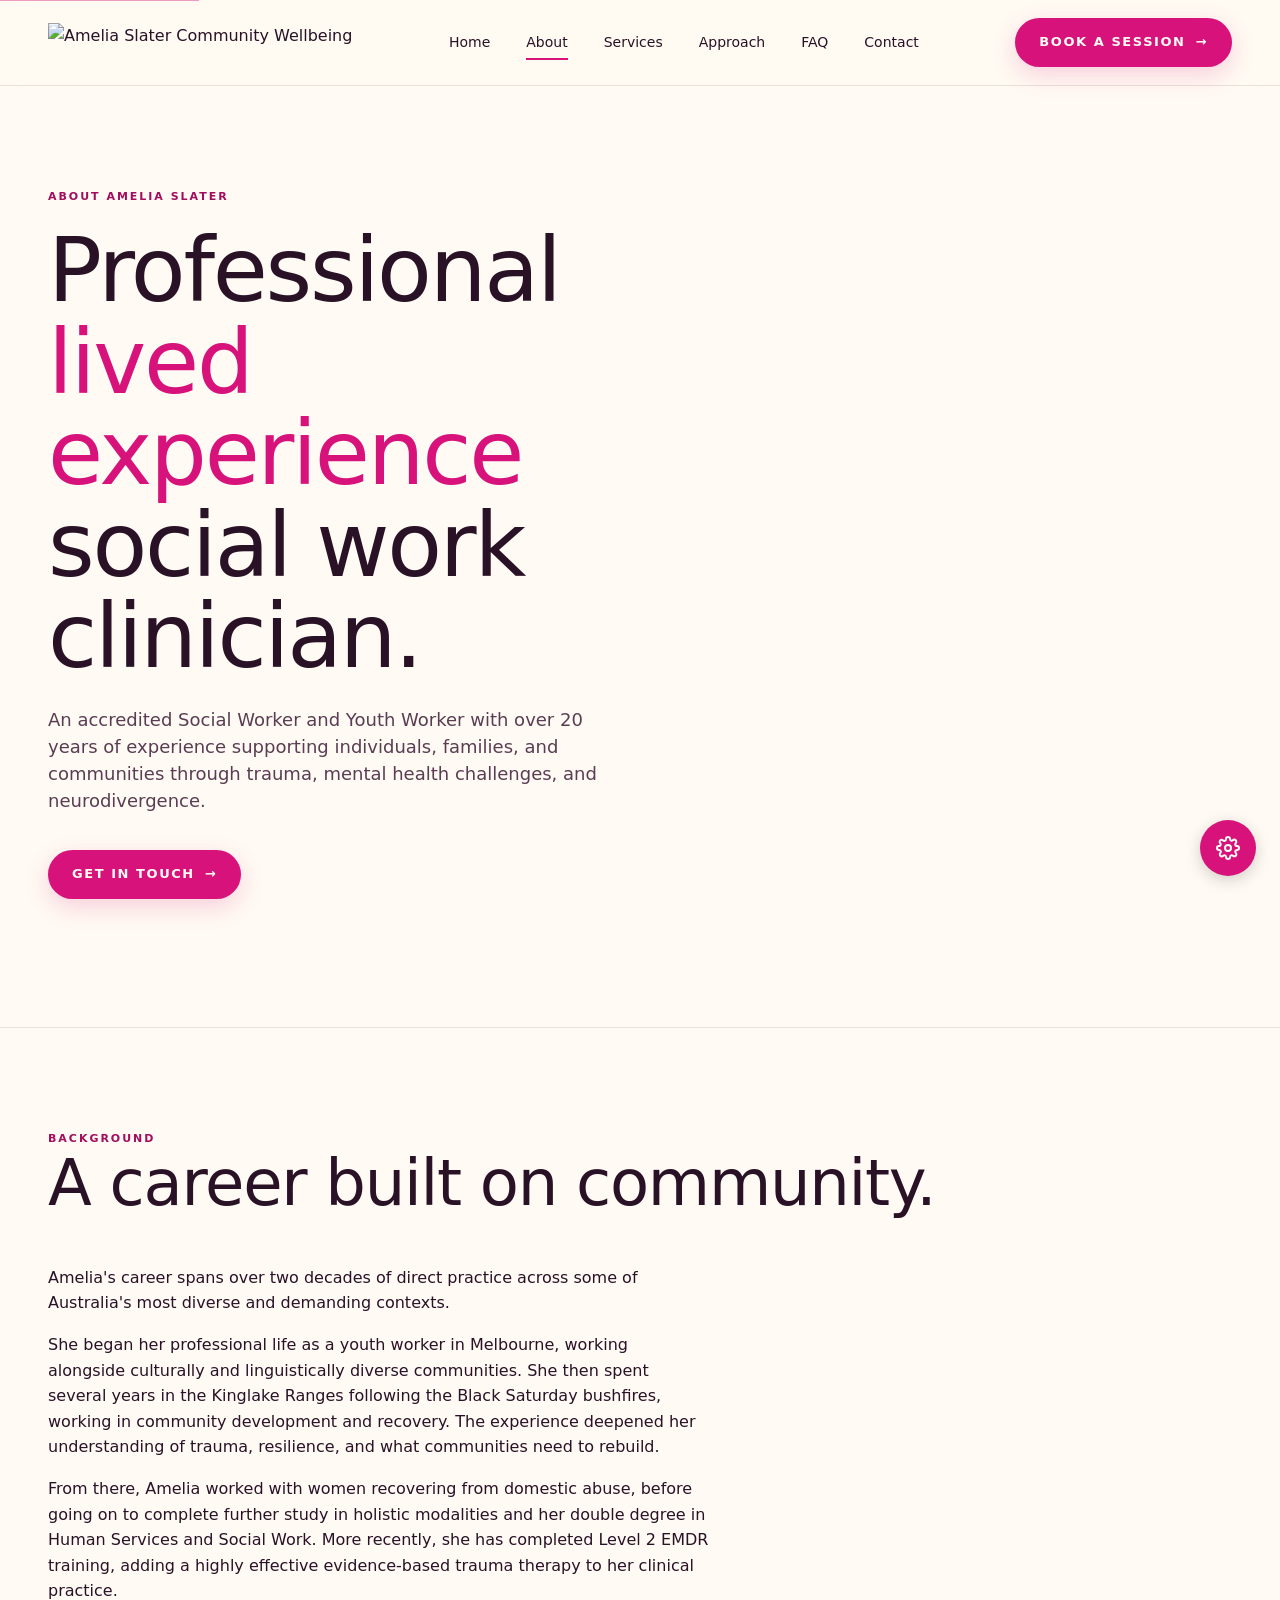
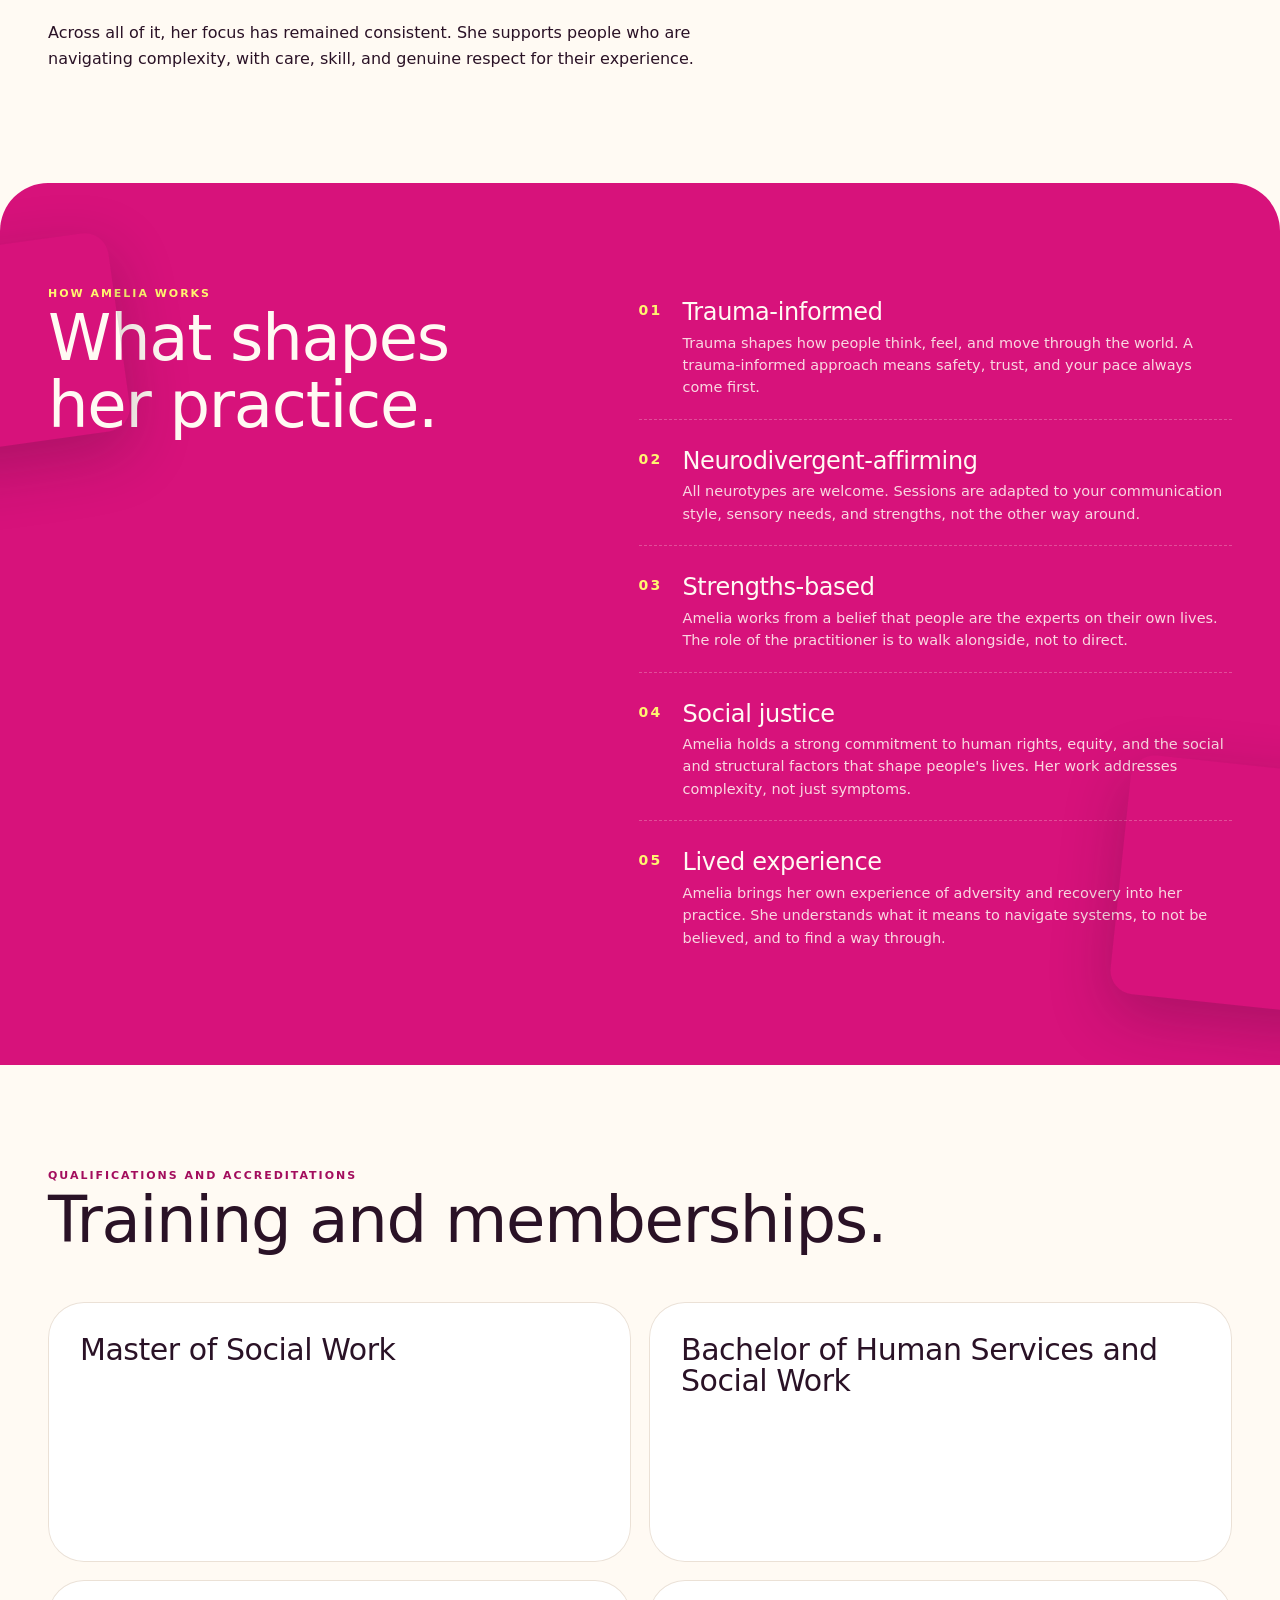
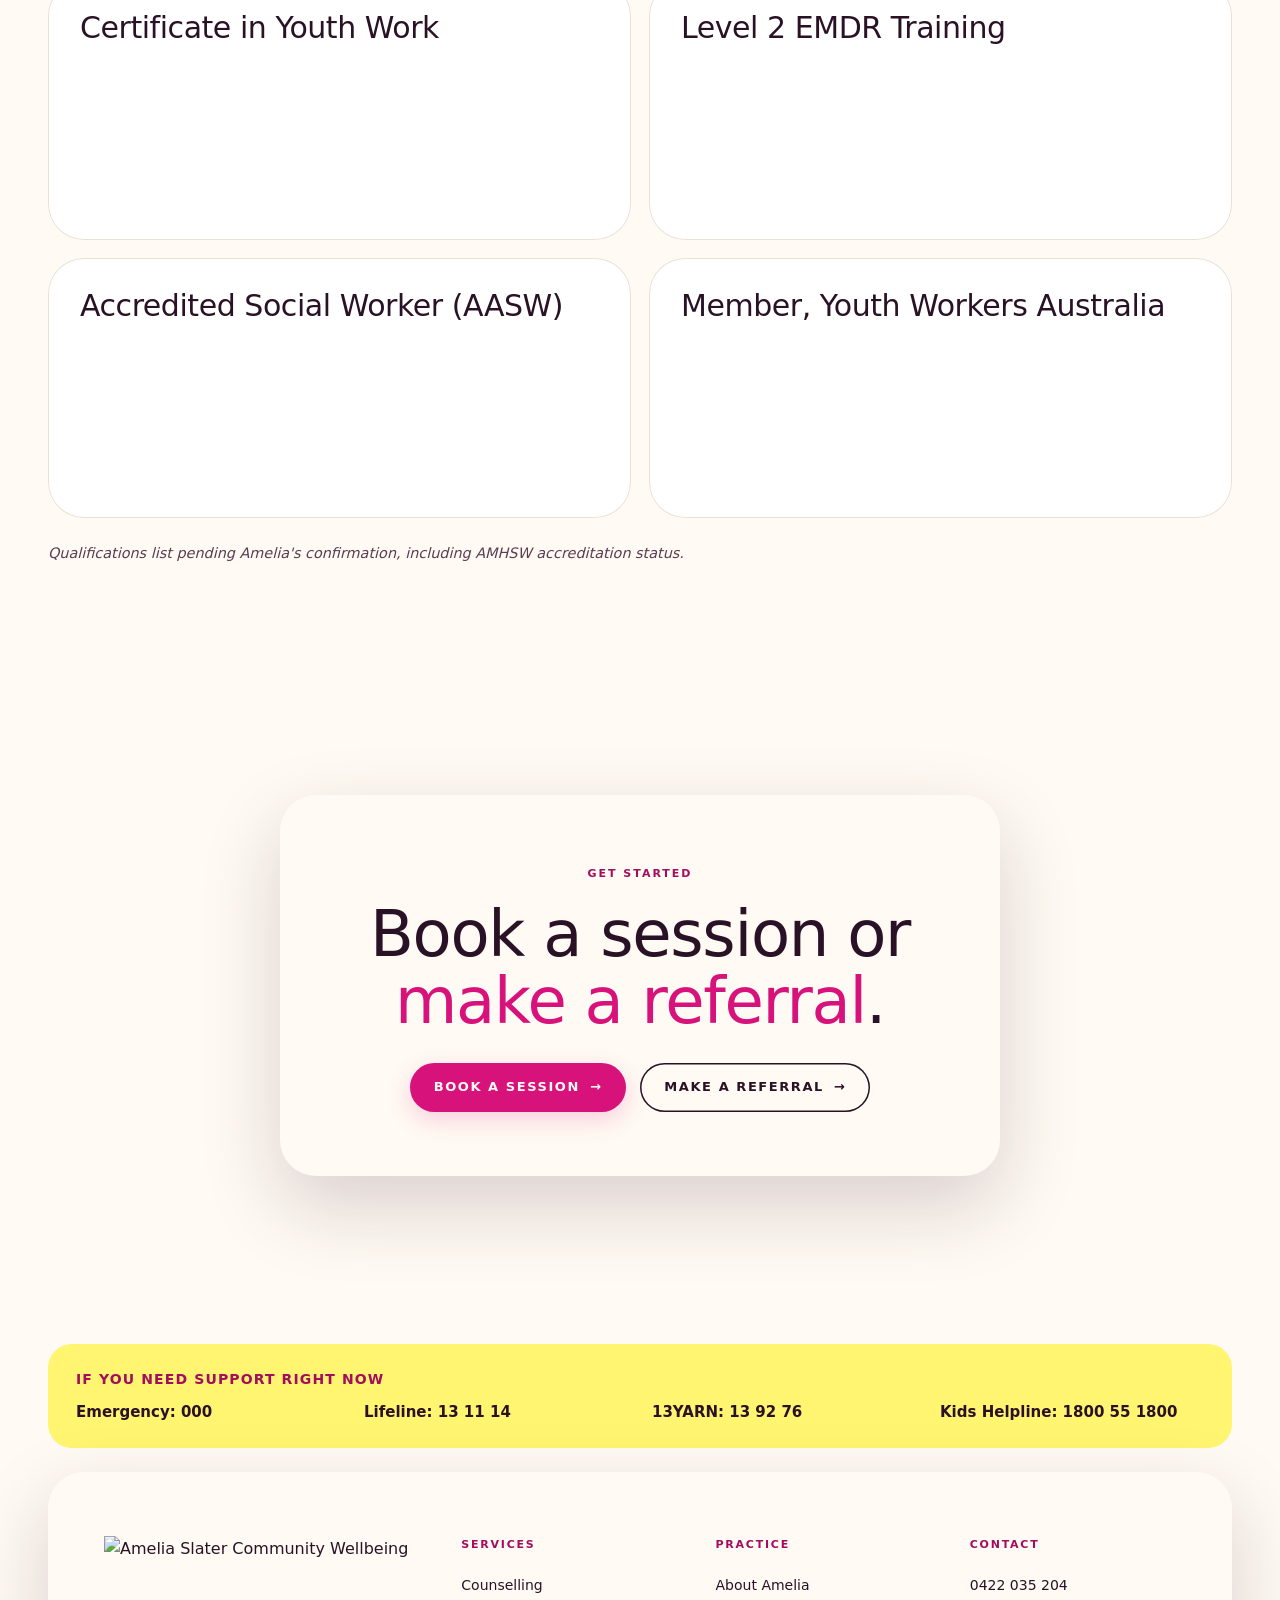
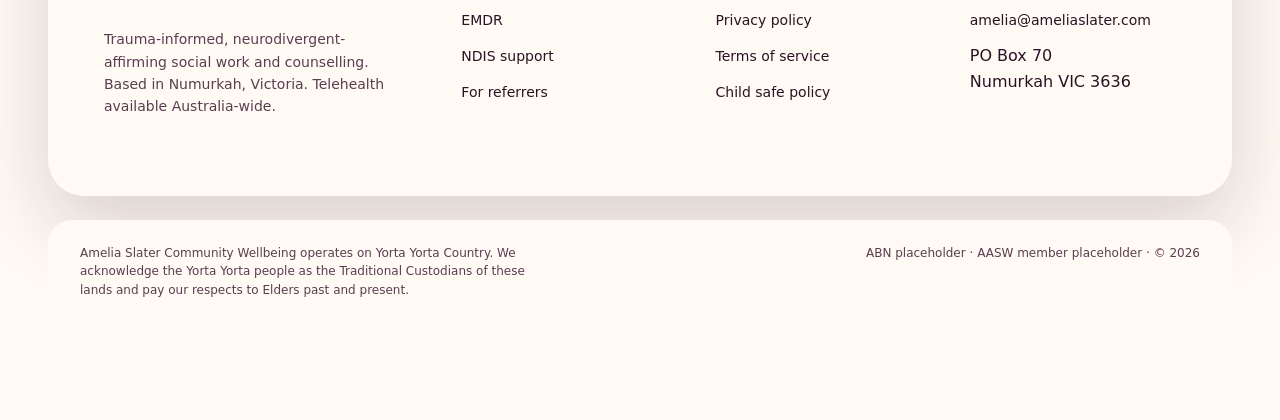
==== about.html @ 2721ef98 "Add files via upload" ====
<!DOCTYPE html>
<html lang="en">
<head>
  <meta charset="utf-8">
  <meta name="viewport" content="width=device-width, initial-scale=1">
  <title>About Amelia Slater | Accredited Social Worker and EMDR Therapist | Community Wellbeing</title>
  <meta name="description" content="Neurodivergent-affirming trauma therapy via telehealth. Amelia Slater offers EMDR and counselling across Australia for adults, including private clients.">
  <link rel="icon" type="image/svg+xml" href="favicon.svg">
  <link rel="stylesheet" href="styles.css">
</head>
<body>

  <a class="skip-link" href="#main">Skip to main content</a>

  <header class="site-header">
    <div class="wrap nav">
      <a class="brand" href="index.html">
        <img src="assets/logos/logo-primary.svg" alt="Amelia Slater Community Wellbeing">
      </a>
      <nav class="nav-links" aria-label="Primary">
        <a href="index.html">Home</a>
        <a href="about.html" aria-current="page">About</a>
        <a href="index.html#services">Services</a>
        <a href="index.html#approach">Approach</a>
        <a href="index.html#faq">FAQ</a>
        <a href="index.html#contact">Contact</a>
      </nav>
      <div class="nav-cta">
        <a href="index.html#contact" class="btn btn-primary">Book a session <span class="arr">&rarr;</span></a>
      </div>
    </div>
  </header>

  <main id="main">

    <section class="hero">
      <div class="wrap hero-grid">
        <div class="hero-text">
          <span class="eyebrow">About Amelia Slater</span>
          <h1 class="h-display">Professional <em>lived experience</em> social work clinician.</h1>
          <p class="lede">An accredited Social Worker and Youth Worker with over 20 years of experience supporting individuals, families, and communities through trauma, mental health challenges, and neurodivergence.</p>
          <div class="hero-actions">
            <a href="index.html#contact" class="btn btn-primary">Get in touch <span class="arr">&rarr;</span></a>
          </div>
        </div>
      </div>
    </section>

    <section class="section">
      <div class="wrap">
        <header class="section-header">
          <div>
            <span class="eyebrow">Background</span>
            <h2 class="h-section">A career built on community.</h2>
          </div>
        </header>
        <div style="max-width: 65ch;">
          <p>Amelia's career spans over two decades of direct practice across some of Australia's most diverse and demanding contexts.</p>
          <p>She began her professional life as a youth worker in Melbourne, working alongside culturally and linguistically diverse communities. She then spent several years in the Kinglake Ranges following the Black Saturday bushfires, working in community development and recovery. The experience deepened her understanding of trauma, resilience, and what communities need to rebuild.</p>
          <p>From there, Amelia worked with women recovering from domestic abuse, before going on to complete further study in holistic modalities and her double degree in Human Services and Social Work. More recently, she has completed Level 2 EMDR training, adding a highly effective evidence-based trauma therapy to her clinical practice.</p>
          <p>Across all of it, her focus has remained consistent. She supports people who are navigating complexity, with care, skill, and genuine respect for their experience.</p>
        </div>
      </div>
    </section>

    <section class="approach section">
      <div class="approach-pattern-l" aria-hidden="true"></div>
      <div class="approach-pattern-r" aria-hidden="true"></div>
      <div class="wrap">
        <div class="approach-grid">
          <div>
            <span class="eyebrow on-pink">How Amelia works</span>
            <h2 class="h-section">What shapes her practice.</h2>
          </div>
          <div class="principles">
            <div class="principle">
              <span class="num">01</span>
              <div>
                <h4>Trauma-informed</h4>
                <p>Trauma shapes how people think, feel, and move through the world. A trauma-informed approach means safety, trust, and your pace always come first.</p>
              </div>
            </div>
            <div class="principle">
              <span class="num">02</span>
              <div>
                <h4>Neurodivergent-affirming</h4>
                <p>All neurotypes are welcome. Sessions are adapted to your communication style, sensory needs, and strengths, not the other way around.</p>
              </div>
            </div>
            <div class="principle">
              <span class="num">03</span>
              <div>
                <h4>Strengths-based</h4>
                <p>Amelia works from a belief that people are the experts on their own lives. The role of the practitioner is to walk alongside, not to direct.</p>
              </div>
            </div>
            <div class="principle">
              <span class="num">04</span>
              <div>
                <h4>Social justice</h4>
                <p>Amelia holds a strong commitment to human rights, equity, and the social and structural factors that shape people's lives. Her work addresses complexity, not just symptoms.</p>
              </div>
            </div>
            <div class="principle">
              <span class="num">05</span>
              <div>
                <h4>Lived experience</h4>
                <p>Amelia brings her own experience of adversity and recovery into her practice. She understands what it means to navigate systems, to not be believed, and to find a way through.</p>
              </div>
            </div>
          </div>
        </div>
      </div>
    </section>

    <section class="section">
      <div class="wrap">
        <header class="section-header">
          <div>
            <span class="eyebrow">Qualifications and accreditations</span>
            <h2 class="h-section">Training and memberships.</h2>
          </div>
        </header>
        <div class="svc-grid">
          <article class="svc s-cream">
            <h3>Master of Social Work</h3>
          </article>
          <article class="svc s-cream">
            <h3>Bachelor of Human Services and Social Work</h3>
          </article>
          <article class="svc s-cream">
            <h3>Certificate in Youth Work</h3>
          </article>
          <article class="svc s-cream">
            <h3>Level 2 EMDR Training</h3>
          </article>
          <article class="svc s-cream">
            <h3>Accredited Social Worker (AASW)</h3>
          </article>
          <article class="svc s-cream">
            <h3>Member, Youth Workers Australia</h3>
          </article>
        </div>
        <p style="font-size: 0.9rem; color: var(--fg-2); font-style: italic; margin-top: 1.5rem;">Qualifications list pending Amelia's confirmation, including AMHSW accreditation status.</p>
      </div>
    </section>

    <section class="cta-band">
      <div class="wrap cta-inner">
        <span class="eyebrow">Get started</span>
        <h2 class="h-section">Book a session or <em>make a referral</em>.</h2>
        <div class="actions">
          <a href="#" class="btn btn-primary">Book a session <span class="arr">&rarr;</span></a>
          <a href="#" class="btn btn-ghost">Make a referral <span class="arr">&rarr;</span></a>
        </div>
      </div>
    </section>

  </main>

  <footer class="site-footer">
    <div class="wrap">

      <aside class="crisis-block" aria-label="Crisis support resources">
        <h2>If you need support right now</h2>
        <ul>
          <li><a href="tel:000">Emergency: 000</a></li>
          <li><a href="tel:131114">Lifeline: 13 11 14</a></li>
          <li><a href="tel:139276">13YARN: 13 92 76</a></li>
          <li><a href="tel:1800551800">Kids Helpline: 1800 55 1800</a></li>
        </ul>
      </aside>

      <div class="foot-grid">
        <div class="foot-brand">
          <img src="assets/logos/logo-primary.svg" alt="Amelia Slater Community Wellbeing">
          <p>Trauma-informed, neurodivergent-affirming social work and counselling. Based in Numurkah, Victoria. Telehealth available Australia-wide.</p>
        </div>
        <div class="foot-col">
          <h5>Services</h5>
          <ul>
            <li><a href="counselling.html">Counselling</a></li>
            <li><a href="#">EMDR</a></li>
            <li><a href="#">NDIS support</a></li>
            <li><a href="#">For referrers</a></li>
          </ul>
        </div>
        <div class="foot-col">
          <h5>Practice</h5>
          <ul>
            <li><a href="about.html">About Amelia</a></li>
            <li><a href="#">Privacy policy</a></li>
            <li><a href="#">Terms of service</a></li>
            <li><a href="#">Child safe policy</a></li>
          </ul>
        </div>
        <div class="foot-col">
          <h5>Contact</h5>
          <ul>
            <li><a href="tel:0422035204">0422 035 204</a></li>
            <li><a href="mailto:amelia@ameliaslater.com">amelia@ameliaslater.com</a></li>
            <li>PO Box 70<br>Numurkah VIC 3636</li>
          </ul>
        </div>
      </div>

      <div class="foot-bottom">
        <div class="ack">
          Amelia Slater Community Wellbeing operates on Yorta Yorta Country. We acknowledge the Yorta Yorta people as the Traditional Custodians of these lands and pay our respects to Elders past and present.
        </div>
        <div>
          ABN placeholder &middot; AASW member placeholder &middot; &copy; <span id="year"></span>
        </div>
      </div>

    </div>
  </footer>

  <button class="controls-toggle" aria-label="Open accessibility controls" aria-expanded="false" aria-controls="controls-panel" id="controls-toggle">
    <svg width="24" height="24" viewBox="0 0 24 24" fill="none" stroke="currentColor" stroke-width="2" stroke-linecap="round" stroke-linejoin="round" aria-hidden="true">
      <circle cx="12" cy="12" r="3"></circle>
      <path d="M19.4 15a1.65 1.65 0 0 0 .33 1.82l.06.06a2 2 0 0 1 0 2.83 2 2 0 0 1-2.83 0l-.06-.06a1.65 1.65 0 0 0-1.82-.33 1.65 1.65 0 0 0-1 1.51V21a2 2 0 0 1-4 0v-.09a1.65 1.65 0 0 0-1-1.51 1.65 1.65 0 0 0-1.82.33l-.06.06a2 2 0 0 1-2.83 0 2 2 0 0 1 0-2.83l.06-.06a1.65 1.65 0 0 0 .33-1.82 1.65 1.65 0 0 0-1.51-1H3a2 2 0 0 1 0-4h.09a1.65 1.65 0 0 0 1.51-1 1.65 1.65 0 0 0-.33-1.82l-.06-.06a2 2 0 0 1 0-2.83 2 2 0 0 1 2.83 0l.06.06a1.65 1.65 0 0 0 1.82.33H9a1.65 1.65 0 0 0 1-1.51V3a2 2 0 0 1 4 0v.09a1.65 1.65 0 0 0 1 1.51 1.65 1.65 0 0 0 1.82-.33l.06-.06a2 2 0 0 1 2.83 0 2 2 0 0 1 0 2.83l-.06.06a1.65 1.65 0 0 0-.33 1.82V9a1.65 1.65 0 0 0 1.51 1H21a2 2 0 0 1 0 4h-.09a1.65 1.65 0 0 0-1.51 1z"></path>
    </svg>
  </button>

  <div class="controls-panel" id="controls-panel" role="dialog" aria-label="Accessibility and reading controls">
    <h2>Reading controls</h2>
    <div class="control-group">
      <label for="font-size-slider">Text size</label>
      <input type="range" id="font-size-slider" min="14" max="26" step="1" value="16">
    </div>
    <div class="control-group">
      <label>Background colour</label>
      <div class="bg-options" role="group">
        <button data-bg="cream" aria-pressed="true">Cream</button>
        <button data-bg="sage">Sage</button>
        <button data-bg="lavender">Lavender</button>
      </div>
    </div>
    <div class="control-group">
      <div class="toggle-row">
        <span>Dyslexia-friendly font</span>
        <label class="switch"><input type="checkbox" id="toggle-dyslexia"><span class="slider"></span></label>
      </div>
      <div class="toggle-row">
        <span>High contrast</span>
        <label class="switch"><input type="checkbox" id="toggle-contrast"><span class="slider"></span></label>
      </div>
      <div class="toggle-row">
        <span>Reduce motion</span>
        <label class="switch"><input type="checkbox" id="toggle-motion"><span class="slider"></span></label>
      </div>
      <div class="toggle-row">
        <span>Reading mode</span>
        <label class="switch"><input type="checkbox" id="toggle-reading"><span class="slider"></span></label>
      </div>
    </div>
    <button class="reset-btn" id="reset-btn">Reset all to default</button>
  </div>

  <script src="scripts.js"></script>
</body>
</html>
---- styles.css ----
/* =============================================================
   ASCW combined stylesheet
   - Tokens from colors_and_type.css (brand foundation)
   - Layout rules adapted from homepage-v2.css
   - AuDHD controls panel and crisis block kept intact
   ============================================================= */

/* ---------- Self-hosted Montserrat ---------- */
@font-face {
  font-family: 'Montserrat';
  font-style: normal;
  font-weight: 100 900;
  font-display: swap;
  src: url('assets/fonts/Montserrat-VariableFont_wght.ttf') format('truetype-variations'),
       url('assets/fonts/Montserrat-VariableFont_wght.ttf') format('truetype');
}
@font-face {
  font-family: 'Montserrat';
  font-style: italic;
  font-weight: 100 900;
  font-display: swap;
  src: url('assets/fonts/Montserrat-Italic-VariableFont_wght.ttf') format('truetype-variations'),
       url('assets/fonts/Montserrat-Italic-VariableFont_wght.ttf') format('truetype');
}

/* Atkinson Hyperlegible from Google for the dyslexia-friendly toggle. */
@import url('https://fonts.googleapis.com/css2?family=Atkinson+Hyperlegible:wght@400;700&display=swap');

/* ---------- Brand tokens ---------- */
:root {
  /* Brand palette (exact, from official icon SVG fills) */
  --ascw-pink:    #d7127b;
  --ascw-pink-mid:#dc89ba;
  --ascw-yellow:  #fff570;
  --ascw-cream:   #fffaf3;
  --ascw-sage:    #8fc19c;
  --ascw-lilac:   #ba94c4;

  /* Derived shades */
  --ascw-pink-deep:   #a30d5d;
  --ascw-pink-soft:   #f7c8df;
  --ascw-yellow-deep: #f5d800;
  --ascw-sage-deep:   #7fa572;
  --ascw-lilac-deep:  #8e6aa0;
  --ascw-lilac-soft:  #e2d3e8;
  --ascw-sage-soft:   #d6e6cf;

  /* Semantic surfaces */
  --bg-base:       var(--ascw-cream);
  --bg-elevated:   #ffffff;

  /* Text */
  --fg-1:          #2a1226;
  --fg-2:          #5a3d52;
  --fg-3:          #8a7283;
  --fg-on-pink:    #fffaf3;
  --fg-on-yellow:  var(--ascw-pink);
  --fg-brand:      var(--ascw-pink);

  /* Borders */
  --border-soft:    #ebe1d6;
  --border-strong:  #2a1226;

  /* Radii */
  --radius-sm: 8px;
  --radius-md: 14px;
  --radius-lg: 24px;
  --radius-xl: 36px;
  --radius-pill: 999px;

  /* Shadows */
  --shadow-1: 0 1px 2px rgba(42, 18, 38, 0.06);
  --shadow-2: 0 4px 12px rgba(42, 18, 38, 0.08);
  --shadow-3: 0 12px 28px rgba(42, 18, 38, 0.10);
  --shadow-pink: 0 8px 24px rgba(215, 18, 123, 0.18);

  /* Spacing */
  --s-2: 8px;  --s-3: 12px;  --s-4: 16px;  --s-5: 24px;
  --s-6: 32px; --s-7: 48px;  --s-8: 64px;  --s-9: 96px;

  /* Type */
  --font-sans: 'Montserrat', system-ui, -apple-system, sans-serif;

  /* Themeable type for AuDHD panel */
  --font-body: var(--font-sans);
  --font-size: 16px;
  --line-height: 1.6;
  --letter-spacing: 0;

  /* Motion */
  --ease-out:   cubic-bezier(0.22, 1, 0.36, 1);
  --dur-fast:   120ms;
  --dur-base:   220ms;
  --dur-slow:   380ms;
}

/* ---------- AuDHD: theme overrides ---------- */
body.high-contrast {
  --bg-base: #ffffff;
  --fg-1:    #000000;
  --fg-2:    #1a1a1a;
  --ascw-pink: #b00060;
  --border-soft: #000000;
}
body.bg-sage     { --bg-base: var(--ascw-sage-soft); }
body.bg-lavender { --bg-base: var(--ascw-lilac-soft); }
body.bg-cream    { --bg-base: var(--ascw-cream); }

body.font-dyslexia {
  --font-body: 'Atkinson Hyperlegible', system-ui, sans-serif;
  --letter-spacing: 0.02em;
}

body.reading-mode .site-header nav,
body.reading-mode .hero-visual,
body.reading-mode .pattern-strip,
body.reading-mode .approach-pattern-l,
body.reading-mode .approach-pattern-r,
body.reading-mode .services,
body.reading-mode .approach,
body.reading-mode .testimonials,
body.reading-mode .cta-band { display: none; }
body.reading-mode main { max-width: 65ch; margin: 0 auto; padding: 2rem 1.5rem; }

@media (prefers-reduced-motion: reduce) {
  *, *::before, *::after { animation: none !important; transition: none !important; }
}
body.reduce-motion *,
body.reduce-motion *::before,
body.reduce-motion *::after { animation: none !important; transition: none !important; }

/* ---------- Reset ---------- */
*, *::before, *::after { box-sizing: border-box; }
html, body { margin: 0; }
body {
  font-family: var(--font-body);
  font-weight: 400;
  font-size: var(--font-size);
  line-height: var(--line-height);
  letter-spacing: var(--letter-spacing);
  color: var(--fg-1);
  background: var(--bg-base);
  -webkit-font-smoothing: antialiased;
  text-rendering: optimizeLegibility;
}
img { max-width: 100%; display: block; }
a { color: inherit; text-decoration: none; }
button { font: inherit; cursor: pointer; border: 0; background: none; color: inherit; }
a:focus-visible, button:focus-visible {
  outline: 3px solid var(--ascw-pink);
  outline-offset: 3px;
}

/* ---------- Skip link ---------- */
.skip-link {
  position: absolute;
  left: 0; top: 0;
  padding: 0.75rem 1rem;
  background: var(--ascw-pink);
  color: var(--ascw-cream);
  transform: translateY(-100%);
  transition: transform 0.15s ease;
  z-index: 100;
}
.skip-link:focus { transform: translateY(0); }

/* ---------- Layout wrap ---------- */
.wrap { max-width: 1280px; margin: 0 auto; padding: 0 32px; }
@media (min-width: 1024px) { .wrap { padding: 0 48px; } }

/* ---------- Type helpers ---------- */
.eyebrow {
  font-size: 11px;
  font-weight: 700;
  letter-spacing: 0.18em;
  text-transform: uppercase;
  color: var(--ascw-pink-deep);
  display: inline-flex;
  align-items: center;
  gap: 8px;
}
.eyebrow.on-pink   { color: var(--ascw-yellow); }
.eyebrow.on-yellow { color: var(--ascw-pink-deep); }

.h-display { font-weight: 300; letter-spacing: -0.025em; line-height: 1.02; margin: 0; font-size: clamp(48px, 7vw, 104px); }
.h-section { font-weight: 300; letter-spacing: -0.02em;  line-height: 1.05; margin: 0; font-size: clamp(36px, 5vw, 64px); }
.h-card    { font-weight: 300; letter-spacing: -0.015em; line-height: 1.08; margin: 0; font-size: 28px; }
.lede { font-weight: 400; line-height: 1.5; font-size: 18px; max-width: 48ch; }

/* ---------- Buttons ---------- */
.btn {
  display: inline-flex;
  align-items: center;
  gap: 10px;
  padding: 14px 24px;
  border-radius: var(--radius-pill);
  font-weight: 700;
  font-size: 13px;
  letter-spacing: 0.12em;
  text-transform: uppercase;
  transition: transform var(--dur-base) var(--ease-out),
              background-color var(--dur-base) var(--ease-out),
              box-shadow var(--dur-base) var(--ease-out);
}
.btn .arr { transition: transform var(--dur-base) var(--ease-out); }
.btn:hover .arr { transform: translateX(3px); }
.btn:active { transform: translateY(1px); }
.btn-primary { background: var(--ascw-pink); color: var(--ascw-cream); box-shadow: var(--shadow-pink); }
.btn-primary:hover { background: var(--ascw-pink-deep); }
.btn-ghost { background: transparent; color: var(--fg-1); box-shadow: inset 0 0 0 1.5px var(--fg-1); }
.btn-ghost:hover { background: var(--fg-1); color: var(--ascw-cream); }
.btn-yellow { background: var(--ascw-yellow); color: var(--ascw-pink-deep); }
.btn-yellow:hover { background: #fff088; }
.btn-cream { background: var(--ascw-cream); color: var(--ascw-pink-deep); }
.btn-cream:hover { background: #fff; }

/* ---------- Header ---------- */
.site-header {
  position: sticky;
  top: 0;
  z-index: 30;
  background: rgba(255, 250, 243, 0.85);
  backdrop-filter: saturate(140%) blur(12px);
  -webkit-backdrop-filter: saturate(140%) blur(12px);
  border-bottom: 1px solid var(--border-soft);
}
.nav {
  display: flex;
  align-items: center;
  justify-content: space-between;
  padding-top: 18px;
  padding-bottom: 18px;
}
.brand {
  display: flex;
  align-items: center;
  gap: 12px;
}
.brand img { height: 38px; width: auto; }
.nav-links { display: none; gap: 36px; }
@media (min-width: 900px) { .nav-links { display: flex; } }
.nav-links a {
  font-size: 14px;
  font-weight: 500;
  color: var(--fg-1);
  position: relative;
  padding: 6px 0;
}
.nav-links a::after {
  content: "";
  position: absolute;
  left: 0; right: 0; bottom: 0;
  height: 1.5px;
  background: var(--ascw-pink);
  transform: scaleX(0);
  transform-origin: left;
  transition: transform var(--dur-base) var(--ease-out);
}
.nav-links a:hover::after,
.nav-links a[aria-current="page"]::after { transform: scaleX(1); }
.nav-cta { display: flex; align-items: center; gap: 14px; }

/* ---------- Hero ---------- */
.hero {
  position: relative;
  overflow: hidden;
  border-bottom: 1px solid var(--border-soft);
  background: var(--ascw-cream);
  color: var(--fg-1);
}
.hero-grid {
  display: grid;
  grid-template-columns: 1fr;
  gap: 48px;
  align-items: center;
  padding-top: 72px;
  padding-bottom: 96px;
}
@media (min-width: 900px) {
  .hero-grid { grid-template-columns: 1.05fr 0.95fr; padding-top: 96px; padding-bottom: 128px; }
}
.hero-text .lede { margin: 24px 0 36px; color: var(--fg-2); }
.hero-text .h-display { margin-top: 18px; }
.hero-text .h-display em { color: var(--ascw-pink); font-style: normal; }
.hero-actions { display: flex; flex-wrap: wrap; gap: 14px; align-items: center; }
.hero-meta {
  display: flex;
  gap: 22px;
  flex-wrap: wrap;
  margin-top: 48px;
  padding-top: 24px;
  border-top: 1px dashed currentColor;
  opacity: 0.85;
}
.hero-meta .item { display: flex; flex-direction: column; gap: 2px; }
.hero-meta .k { font-size: 11px; font-weight: 700; letter-spacing: 0.16em; text-transform: uppercase; opacity: 0.7; }
.hero-meta .v { font-size: 18px; font-weight: 300; letter-spacing: -0.01em; }

/* Hero pattern variant: pattern as background, photo+pattern stack on right */
@media (min-width: 900px) {
  .hero.v-pattern {
    background:
      linear-gradient(to right, var(--ascw-cream) 0%, var(--ascw-cream) 52%, rgba(255,250,243,0) 62%),
      url('assets/patterns/pattern-large.png');
    background-size: auto, 760px;
    background-repeat: no-repeat, repeat;
    background-position: left top, right top;
  }
}

/* Hero visual: photo + pattern stack with floating tag */
.hero-visual { position: relative; }
.hv-stack {
  display: grid;
  grid-template-rows: 1.15fr 0.85fr;
  gap: 14px;
  border-radius: var(--radius-xl);
  overflow: hidden;
  aspect-ratio: 4/5;
  box-shadow: var(--shadow-3);
  background: var(--ascw-cream);
}
.hv-photo {
  background-image: url('assets/profile/profile-placeholder.jpg');
  background-size: cover;
  background-position: center 30%;
  border-radius: 28px;
}
.hv-pattern {
  background-image: url('assets/patterns/pattern-single.png');
  background-size: cover;
  background-position: center;
  border-radius: 28px;
  position: relative;
}
.hv-tag {
  position: absolute;
  left: 50%;
  bottom: 18px;
  transform: translateX(-50%);
  background: var(--ascw-cream);
  color: var(--ascw-pink-deep);
  font-size: 11px;
  font-weight: 700;
  letter-spacing: 0.18em;
  text-transform: uppercase;
  padding: 8px 16px;
  border-radius: var(--radius-pill);
  box-shadow: 0 8px 24px rgba(42, 18, 38, 0.18);
  white-space: nowrap;
}

/* ---------- Pattern strip ---------- */
.pattern-strip {
  display: grid;
  grid-template-columns: repeat(6, 1fr);
  height: 120px;
  overflow: hidden;
}
@media (max-width: 900px) {
  .pattern-strip { grid-template-columns: repeat(3, 1fr); height: 90px; }
}
.pattern-tile {
  background-image: url('assets/patterns/pattern-single.png');
  background-size: cover;
  background-position: center;
}
.pattern-tile.flip { transform: scaleX(-1); }

/* ---------- Sections ---------- */
.section { padding: 96px 0; }
.section-header {
  display: grid;
  grid-template-columns: 1fr;
  gap: 18px;
  margin-bottom: 48px;
}
@media (min-width: 900px) {
  .section-header { grid-template-columns: auto 1fr; align-items: end; gap: 48px; }
}
.section-header .lede { color: var(--fg-2); }

/* ---------- Services ---------- */
.svc-grid {
  display: grid;
  grid-template-columns: 1fr;
  gap: 18px;
}
@media (min-width: 700px) { .svc-grid { grid-template-columns: 1fr 1fr; } }

.svc {
  position: relative;
  padding: 32px 32px 28px;
  border-radius: var(--radius-xl);
  display: flex;
  flex-direction: column;
  gap: 14px;
  min-height: 260px;
  transition: transform var(--dur-slow) var(--ease-out),
              box-shadow var(--dur-slow) var(--ease-out);
}
.svc:hover { transform: translateY(-4px); box-shadow: var(--shadow-3); }
.svc h3 {
  font-size: 30px;
  font-weight: 300;
  line-height: 1.05;
  letter-spacing: -0.015em;
  margin: 0;
}
.svc p {
  font-size: 14.5px;
  line-height: 1.55;
  font-weight: 400;
  margin: 0;
}
.svc .svc-cta {
  margin-top: auto;
  font-size: 11px;
  font-weight: 700;
  letter-spacing: 0.16em;
  text-transform: uppercase;
  display: inline-flex;
  align-items: center;
  gap: 8px;
}
.svc .svc-cta .arr { transition: transform var(--dur-base) var(--ease-out); }
.svc:hover .svc-cta .arr { transform: translateX(4px); }

.svc.s-cream  { background: #fff; color: var(--fg-1); box-shadow: inset 0 0 0 1px var(--border-soft); }
.svc.s-cream  .eyebrow, .svc.s-cream  .svc-cta { color: var(--ascw-pink-deep); }
.svc.s-sage   { background: var(--ascw-sage); color: var(--fg-1); }
.svc.s-sage   .eyebrow, .svc.s-sage   .svc-cta { color: var(--fg-1); }
.svc.s-lilac  { background: var(--ascw-lilac); color: var(--fg-1); }
.svc.s-lilac  .eyebrow, .svc.s-lilac  .svc-cta { color: var(--fg-1); }
.svc.s-yellow { background: var(--ascw-yellow); color: var(--fg-1); }
.svc.s-yellow .eyebrow, .svc.s-yellow .svc-cta { color: var(--ascw-pink-deep); }

/* ---------- Approach band ---------- */
.approach {
  background: var(--ascw-pink);
  color: var(--ascw-cream);
  border-top-left-radius: 48px;
  border-top-right-radius: 48px;
  position: relative;
  overflow: hidden;
}
.approach .eyebrow { color: var(--ascw-yellow); }
.approach .h-section { max-width: 18ch; }
.approach-grid {
  display: grid;
  grid-template-columns: 1fr;
  gap: 48px;
  align-items: start;
}
@media (min-width: 900px) { .approach-grid { grid-template-columns: 1fr 1.2fr; gap: 96px; } }
.principles { display: grid; gap: 8px; }
.principle {
  display: grid;
  grid-template-columns: auto 1fr;
  gap: 20px;
  align-items: start;
  padding: 20px 0;
  border-bottom: 1px dashed rgba(255, 250, 243, 0.25);
}
.principle:last-child { border-bottom: 0; }
.principle .num {
  font-size: 14px;
  font-weight: 700;
  letter-spacing: 0.16em;
  color: var(--ascw-yellow);
}
.principle h4 {
  margin: 0 0 6px;
  font-size: 24px;
  font-weight: 300;
  letter-spacing: -0.015em;
  line-height: 1.1;
}
.principle p {
  margin: 0;
  font-size: 14.5px;
  line-height: 1.55;
  color: rgba(255, 250, 243, 0.85);
}

.approach-pattern-l, .approach-pattern-r {
  position: absolute;
  background-image: url('assets/patterns/pattern-single.png');
  background-size: cover;
  background-position: center;
  border-radius: var(--radius-lg);
  pointer-events: none;
  box-shadow: 0 20px 60px rgba(42, 18, 38, 0.25);
  display: none;
}
.approach-pattern-l { left: -80px; top: 60px; width: 200px; height: 200px; transform: rotate(-8deg); }
.approach-pattern-r { right: -80px; bottom: 60px; width: 240px; height: 240px; transform: rotate(6deg); }
@media (min-width: 1100px) {
  .approach-pattern-l, .approach-pattern-r { display: block; }
}

/* ---------- About ---------- */
.about { background: var(--ascw-cream); }
.about-grid {
  display: grid;
  grid-template-columns: 1fr;
  gap: 48px;
  align-items: center;
}
@media (min-width: 900px) { .about-grid { grid-template-columns: 0.85fr 1.15fr; gap: 80px; } }
.about-photo {
  aspect-ratio: 4/5;
  border-radius: var(--radius-xl);
  background-image: url('assets/profile/profile-placeholder.jpg');
  background-size: cover;
  background-position: center;
  box-shadow: var(--shadow-3);
  position: relative;
  overflow: hidden;
}
.about-photo .credentials {
  position: absolute;
  left: 20px; bottom: 20px; right: 20px;
  display: flex;
  flex-wrap: wrap;
  gap: 6px;
}
.about-photo .credentials span {
  background: var(--ascw-cream);
  color: var(--ascw-pink-deep);
  font-size: 10px;
  font-weight: 700;
  letter-spacing: 0.12em;
  text-transform: uppercase;
  padding: 6px 10px;
  border-radius: var(--radius-pill);
}
.about-text .lede { color: var(--fg-2); margin: 24px 0 36px; }
.about-stats {
  display: grid;
  grid-template-columns: repeat(3, 1fr);
  gap: 24px;
  margin-top: 36px;
  padding-top: 36px;
  border-top: 1px solid var(--border-soft);
}
.about-stats .v {
  font-size: 48px;
  font-weight: 300;
  line-height: 1;
  letter-spacing: -0.03em;
  color: var(--ascw-pink);
}
.about-stats .k {
  font-size: 12px;
  font-weight: 600;
  color: var(--fg-2);
  margin-top: 8px;
  line-height: 1.3;
}

/* ---------- FAQ ---------- */
.faq-list {
  display: grid;
  gap: 0;
  border-top: 1px solid var(--border-soft);
}
.faq-item { border-bottom: 1px solid var(--border-soft); }
.faq-q {
  width: 100%;
  text-align: left;
  padding: 24px 0;
  display: flex;
  justify-content: space-between;
  align-items: center;
  gap: 24px;
  font-size: 20px;
  font-weight: 300;
  letter-spacing: -0.01em;
}
.faq-q .plus {
  width: 32px; height: 32px;
  border-radius: var(--radius-pill);
  background: var(--ascw-cream);
  box-shadow: inset 0 0 0 1.5px var(--fg-1);
  display: flex;
  align-items: center;
  justify-content: center;
  color: var(--fg-1);
  font-size: 16px;
  flex-shrink: 0;
  transition: transform var(--dur-base) var(--ease-out),
              background var(--dur-base) var(--ease-out);
}
.faq-item.open .faq-q .plus {
  transform: rotate(45deg);
  background: var(--ascw-pink);
  color: var(--ascw-cream);
  box-shadow: none;
}
.faq-a {
  max-height: 0;
  overflow: hidden;
  transition: max-height var(--dur-slow) var(--ease-out);
}
.faq-item.open .faq-a { max-height: 400px; }
.faq-a-inner {
  padding: 0 0 24px;
  font-size: 15px;
  line-height: 1.6;
  color: var(--fg-2);
  max-width: 64ch;
}

/* ---------- CTA band ---------- */
.cta-band {
  position: relative;
  padding: 120px 0;
  background-image: url('assets/patterns/pattern-large.png');
  background-size: 600px;
  background-repeat: repeat;
  overflow: hidden;
}
.cta-inner {
  position: relative;
  background: var(--ascw-cream);
  padding: 64px 48px;
  border-radius: var(--radius-xl);
  text-align: center;
  max-width: 720px;
  margin: 0 auto;
  box-shadow: 0 30px 80px rgba(42, 18, 38, 0.18);
}
.cta-inner .h-section {
  max-width: 18ch;
  margin: 16px auto 28px;
  color: var(--fg-1);
}
.cta-inner .h-section em { color: var(--ascw-pink); font-style: normal; }
.cta-inner .actions {
  display: flex;
  justify-content: center;
  gap: 14px;
  flex-wrap: wrap;
}

/* ---------- Footer ---------- */
.site-footer {
  background-image: url('assets/patterns/pattern-large.png');
  background-size: 600px;
  background-repeat: repeat;
  padding: 0 0 48px;
  position: relative;
}
.site-footer .wrap { padding-top: 48px; padding-bottom: 48px; }
.foot-grid {
  background: var(--ascw-cream);
  color: var(--fg-1);
  border-radius: var(--radius-xl);
  padding: 64px 56px;
  display: grid;
  grid-template-columns: 1fr;
  gap: 48px;
  margin-bottom: 24px;
  box-shadow: 0 30px 80px rgba(42, 18, 38, 0.18);
}
@media (min-width: 900px) { .foot-grid { grid-template-columns: 1.5fr 1fr 1fr 1fr; } }
.foot-brand img { height: 72px; width: auto; margin-bottom: 20px; }
.foot-brand p {
  font-size: 14px;
  line-height: 1.6;
  color: var(--fg-2);
  max-width: 34ch;
}
.foot-col h5 {
  font-size: 11px;
  font-weight: 700;
  letter-spacing: 0.16em;
  text-transform: uppercase;
  color: var(--ascw-pink-deep);
  margin: 0 0 18px;
}
.foot-col ul { list-style: none; padding: 0; margin: 0; display: grid; gap: 10px; }
.foot-col a {
  font-size: 14px;
  color: var(--fg-1);
  transition: color var(--dur-base) var(--ease-out);
}
.foot-col a:hover { color: var(--ascw-pink-deep); }
.foot-bottom {
  background: var(--ascw-cream);
  border-radius: var(--radius-lg);
  padding: 24px 32px;
  display: flex;
  flex-wrap: wrap;
  justify-content: space-between;
  gap: 18px;
  font-size: 12px;
  color: var(--fg-2);
}
.foot-bottom .ack { max-width: 60ch; line-height: 1.55; }

/* ---------- Crisis block ---------- */
.crisis-block {
  background: var(--ascw-yellow);
  color: var(--fg-1);
  padding: 24px 28px;
  border-radius: var(--radius-lg);
  margin-bottom: 24px;
}
.crisis-block h2 {
  margin: 0 0 8px;
  font-size: 14px;
  font-weight: 700;
  letter-spacing: 0.08em;
  text-transform: uppercase;
  color: var(--ascw-pink-deep);
}
.crisis-block ul {
  list-style: none;
  padding: 0;
  margin: 0;
  display: grid;
  grid-template-columns: repeat(auto-fit, minmax(180px, 1fr));
  gap: 0.5rem 1.5rem;
}
.crisis-block a {
  color: var(--fg-1);
  font-weight: 700;
  font-size: 15px;
}
.crisis-block a:hover { color: var(--ascw-pink-deep); }

/* ---------- AuDHD controls ---------- */
.controls-toggle {
  position: fixed;
  bottom: 1.5rem;
  right: 1.5rem;
  background: var(--ascw-pink);
  color: var(--ascw-cream);
  width: 56px; height: 56px;
  border-radius: 50%;
  cursor: pointer;
  box-shadow: 0 4px 16px rgba(0,0,0,0.18);
  z-index: 50;
  display: flex;
  align-items: center;
  justify-content: center;
}
.controls-toggle:hover { transform: scale(1.05); transition: transform 0.15s ease; }

.controls-panel {
  position: fixed;
  bottom: 5.5rem;
  right: 1.5rem;
  width: min(340px, calc(100vw - 3rem));
  max-height: calc(100vh - 8rem);
  overflow-y: auto;
  background: var(--bg-elevated);
  border: 1px solid var(--border-soft);
  border-radius: var(--radius-md);
  box-shadow: 0 8px 32px rgba(0,0,0,0.18);
  padding: 1.25rem;
  z-index: 49;
  display: none;
}
.controls-panel[data-open="true"] { display: block; }
.controls-panel h2 { margin: 0 0 1rem; font-size: 1.1rem; }
.controls-panel .control-group { margin-bottom: 1.25rem; }
.controls-panel .control-group label {
  display: block;
  font-size: 0.85rem;
  font-weight: 500;
  margin-bottom: 0.5rem;
  color: var(--fg-2);
}
.controls-panel input[type="range"] { width: 100%; accent-color: var(--ascw-pink); }
.controls-panel .toggle-row {
  display: flex;
  justify-content: space-between;
  align-items: center;
  padding: 0.4rem 0;
}
.controls-panel .toggle-row span { font-size: 0.95rem; }
.controls-panel .bg-options { display: flex; gap: 0.5rem; }
.controls-panel .bg-options button {
  flex: 1;
  border: 2px solid var(--border-soft);
  background: white;
  padding: 0.6rem;
  border-radius: 6px;
  font-size: 0.8rem;
}
.controls-panel .bg-options button[aria-pressed="true"] {
  border-color: var(--ascw-pink);
  font-weight: 700;
}
.controls-panel .reset-btn {
  width: 100%;
  padding: 0.6rem;
  background: transparent;
  border: 1px solid var(--border-soft);
  border-radius: 6px;
  font-size: 0.85rem;
  color: var(--fg-2);
}

/* Toggle switches */
.switch { position: relative; display: inline-block; width: 40px; height: 22px; }
.switch input { opacity: 0; width: 0; height: 0; }
.switch .slider {
  position: absolute;
  cursor: pointer;
  top: 0; left: 0; right: 0; bottom: 0;
  background: #ccc;
  border-radius: 22px;
  transition: 0.2s;
}
.switch .slider::before {
  content: "";
  position: absolute;
  height: 16px; width: 16px;
  left: 3px; bottom: 3px;
  background: white;
  border-radius: 50%;
  transition: 0.2s;
}
.switch input:checked + .slider { background: var(--ascw-pink); }
.switch input:checked + .slider::before { transform: translateX(18px); }
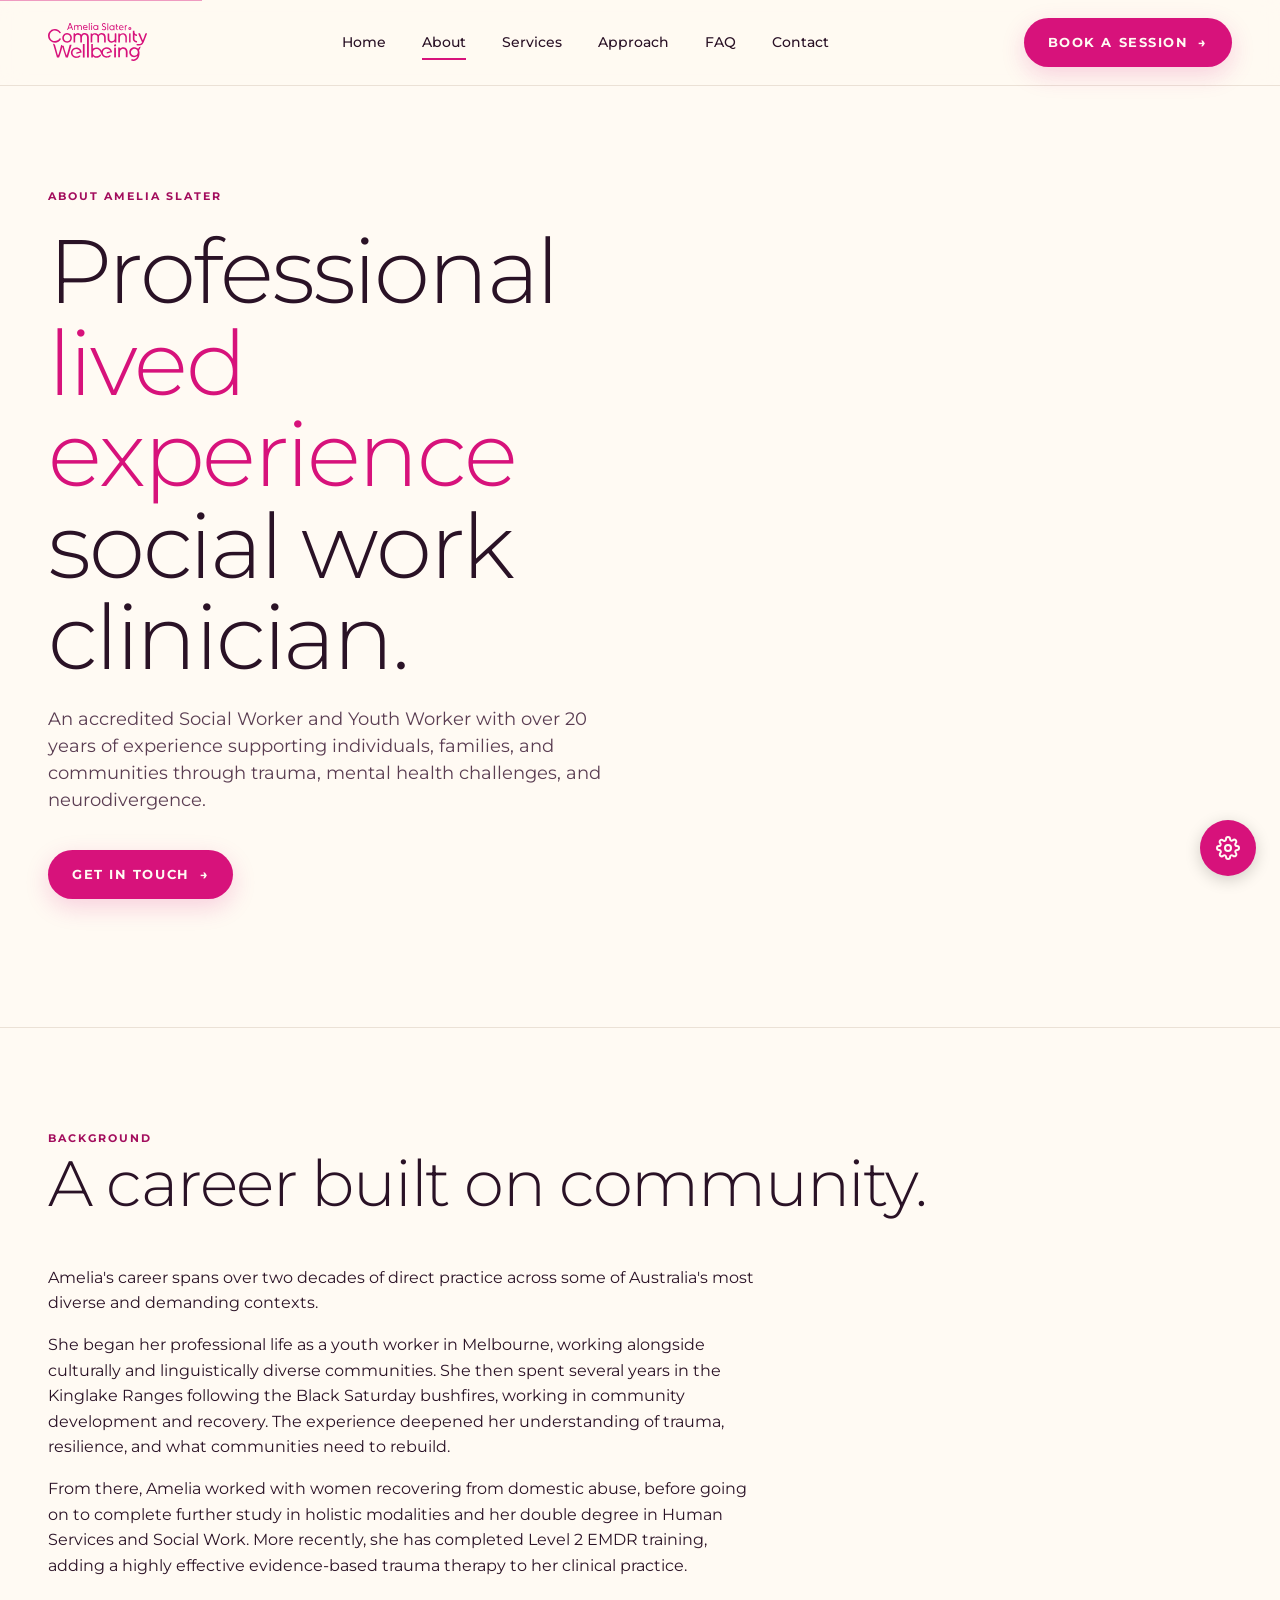
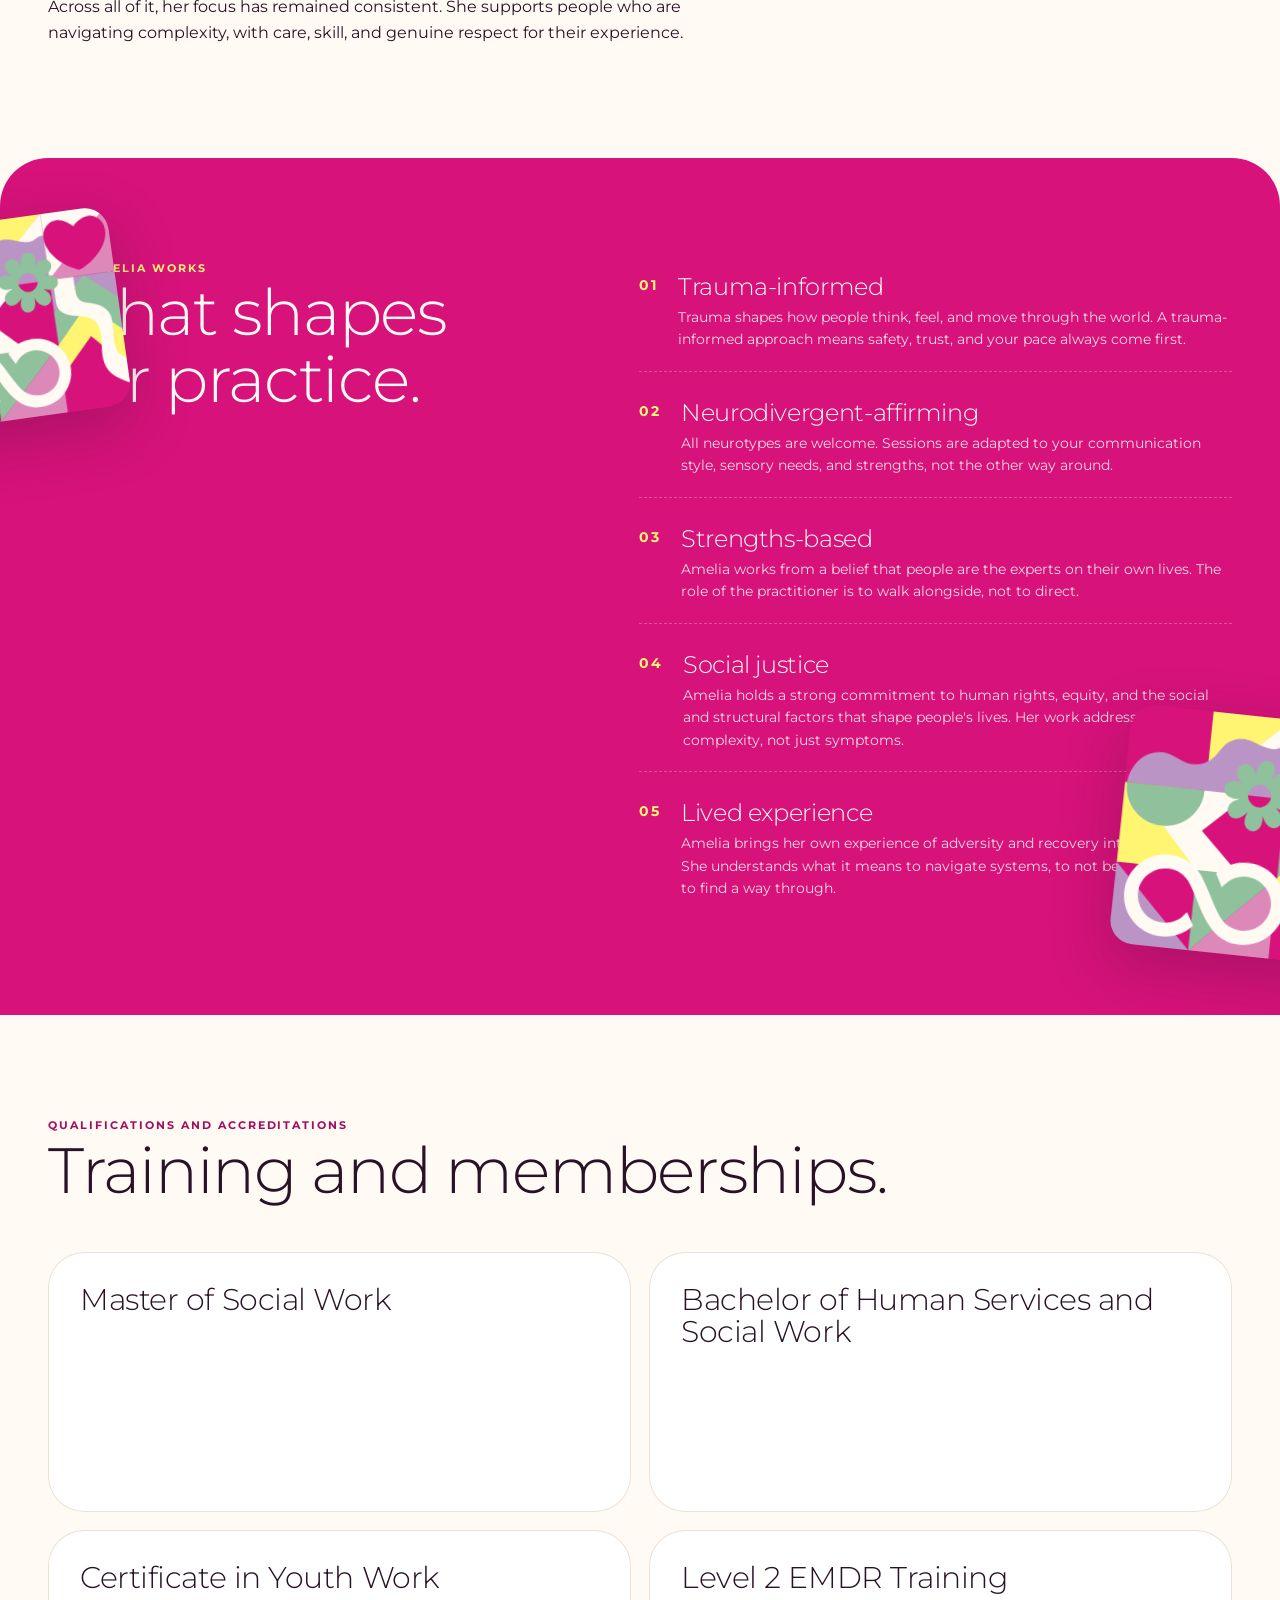
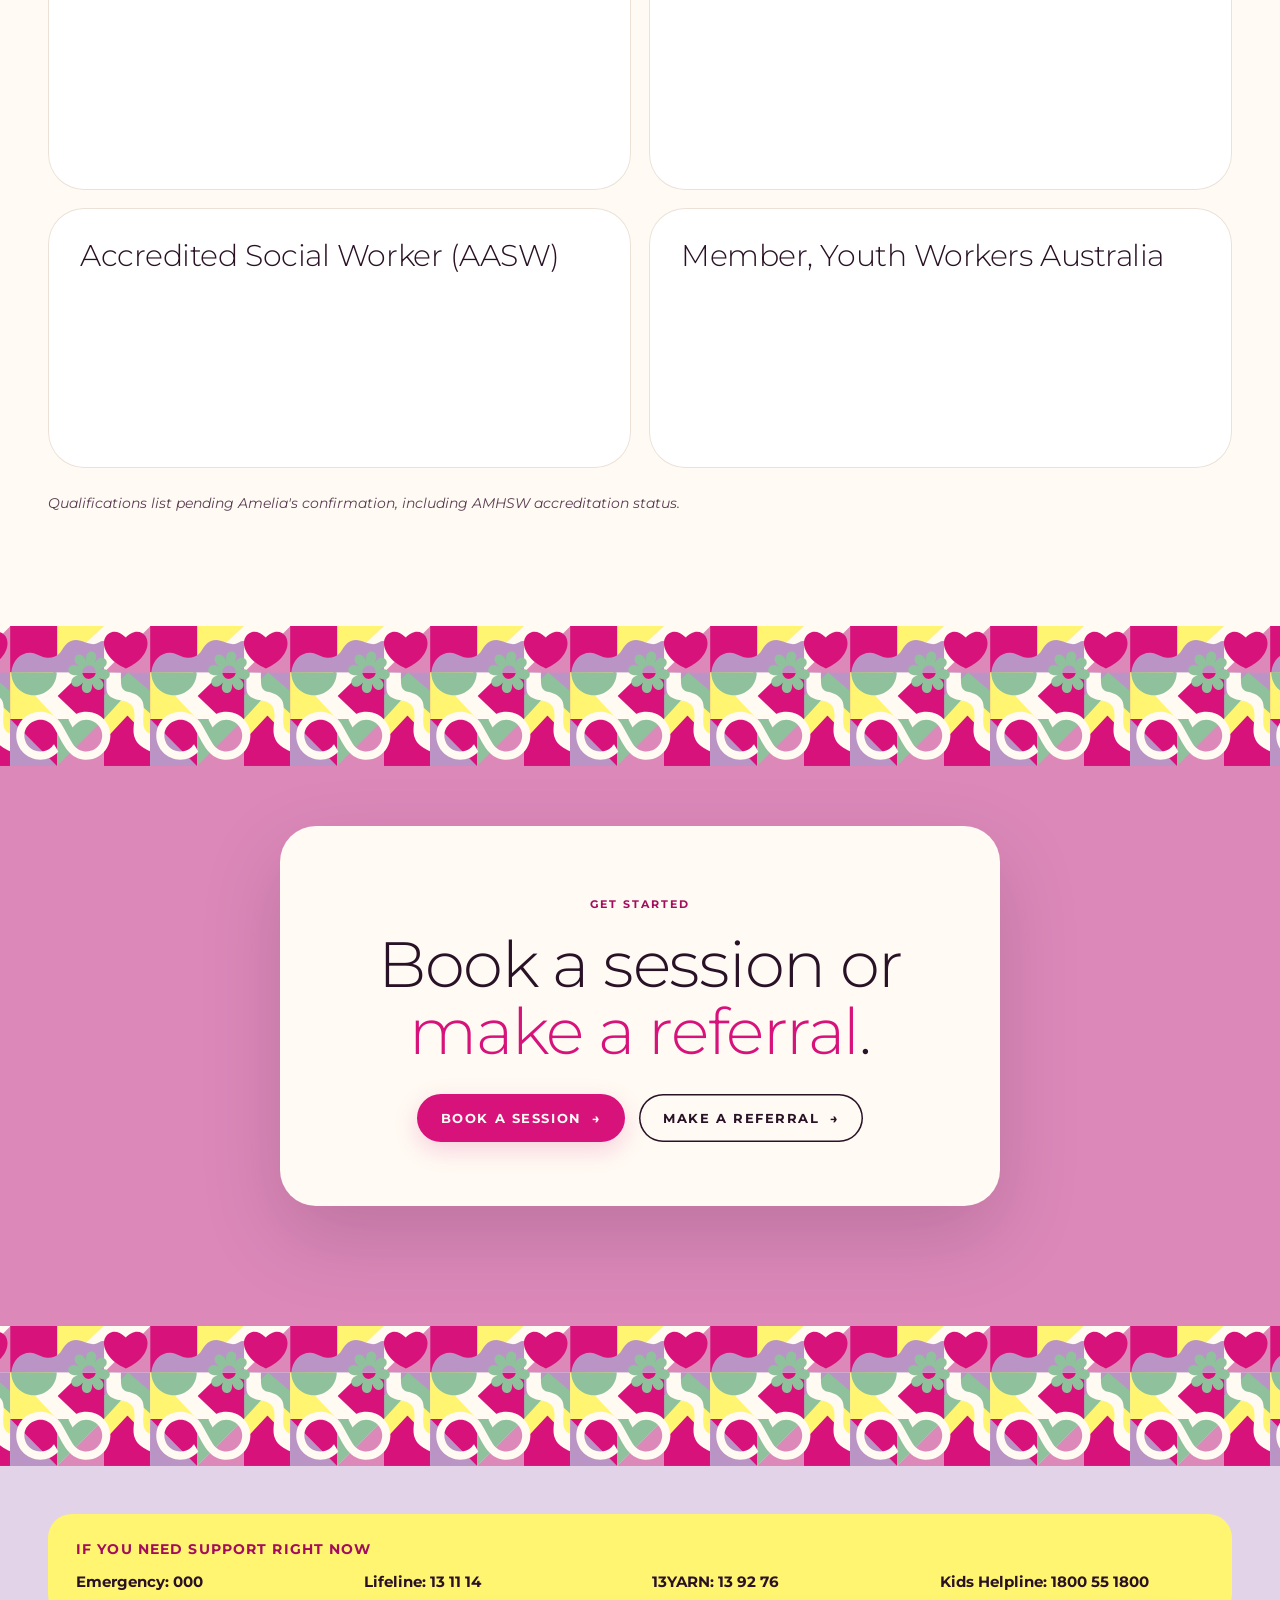
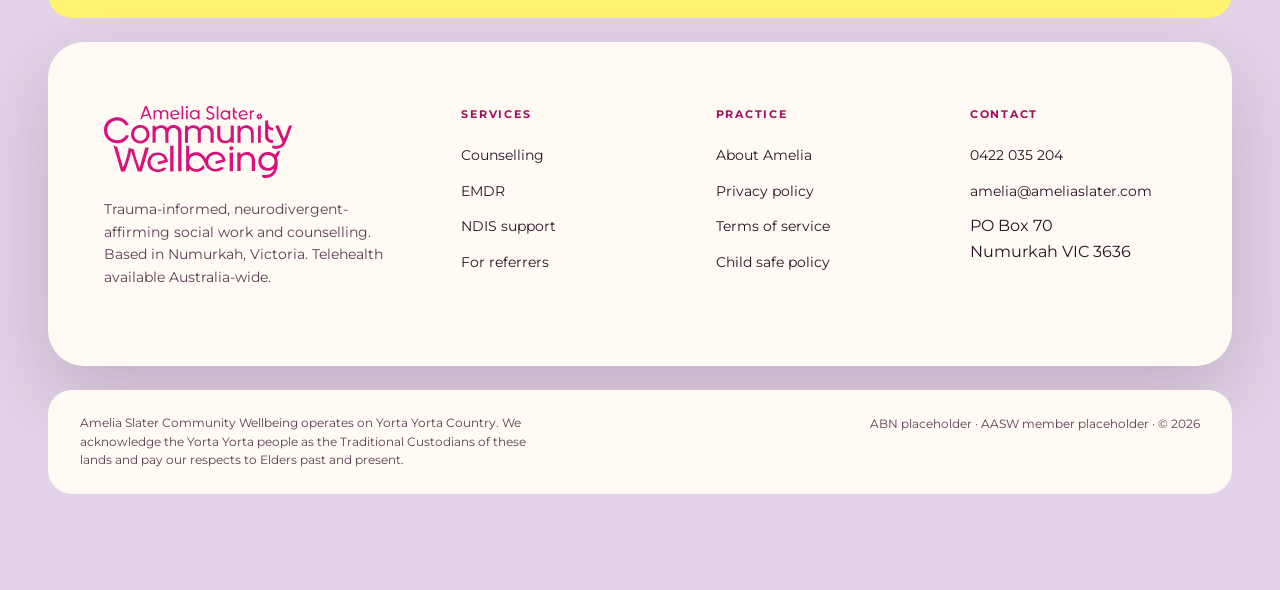
==== commit 67345cc2: "Add files via upload" ====
--- a/about.html
+++ b/about.html
@@ -238,10 +238,24 @@
       </div>
     </div>
     <div class="control-group">
-      <div class="toggle-row">
-        <span>Dyslexia-friendly font</span>
-        <label class="switch"><input type="checkbox" id="toggle-dyslexia"><span class="slider"></span></label>
-      </div>
+      <label>Font</label>
+      <div class="font-options" role="group">
+        <button data-font="default" aria-pressed="true">
+          <span class="preview">Aa</span>
+          <span class="label">Default</span>
+        </button>
+        <button data-font="atkinson">
+          <span class="preview">Aa</span>
+          <span class="label">Atkinson</span>
+        </button>
+        <button data-font="opendyslexic">
+          <span class="preview">Aa</span>
+          <span class="label">Dyslexic</span>
+        </button>
+      </div>
+    </div>
+
+    <div class="control-group">
       <div class="toggle-row">
         <span>High contrast</span>
         <label class="switch"><input type="checkbox" id="toggle-contrast"><span class="slider"></span></label>
--- a/styles.css
+++ b/styles.css
@@ -23,8 +23,24 @@
        url('assets/fonts/Montserrat-Italic-VariableFont_wght.ttf') format('truetype');
 }
 
-/* Atkinson Hyperlegible from Google for the dyslexia-friendly toggle. */
-@import url('https://fonts.googleapis.com/css2?family=Atkinson+Hyperlegible:wght@400;700&display=swap');
+/* Atkinson Hyperlegible and OpenDyslexic from Google for the dyslexia-friendly toggle. */
+@import url('https://fonts.googleapis.com/css2?family=Atkinson+Hyperlegible:wght@400;700&family=Open+Dyslexic:wght@400;700&display=swap');
+
+/* OpenDyslexic isn't on Google Fonts, fall back to a CDN-hosted version */
+@font-face {
+  font-family: 'OpenDyslexic';
+  font-style: normal;
+  font-weight: 400;
+  font-display: swap;
+  src: url('https://cdn.jsdelivr.net/npm/open-dyslexic@1.0.3/woff/OpenDyslexic-Regular.woff') format('woff');
+}
+@font-face {
+  font-family: 'OpenDyslexic';
+  font-style: normal;
+  font-weight: 700;
+  font-display: swap;
+  src: url('https://cdn.jsdelivr.net/npm/open-dyslexic@1.0.3/woff/OpenDyslexic-Bold.woff') format('woff');
+}
 
 /* ---------- Brand tokens ---------- */
 :root {
@@ -106,21 +122,40 @@
 body.bg-lavender { --bg-base: var(--ascw-lilac-soft); }
 body.bg-cream    { --bg-base: var(--ascw-cream); }
 
-body.font-dyslexia {
+/* Tint cream surfaces when bg toggle is sage or lavender */
+body.bg-sage .about,
+body.bg-sage .hero { background: var(--ascw-sage-soft); }
+body.bg-lavender .about,
+body.bg-lavender .hero { background: var(--ascw-lilac-soft); }
+
+body.font-atkinson {
   --font-body: 'Atkinson Hyperlegible', system-ui, sans-serif;
   --letter-spacing: 0.02em;
 }
+body.font-opendyslexic {
+  --font-body: 'OpenDyslexic', system-ui, sans-serif;
+  --letter-spacing: 0;
+}
 
 body.reading-mode .site-header nav,
-body.reading-mode .hero-visual,
 body.reading-mode .pattern-strip,
 body.reading-mode .approach-pattern-l,
 body.reading-mode .approach-pattern-r,
 body.reading-mode .services,
 body.reading-mode .approach,
 body.reading-mode .testimonials,
-body.reading-mode .cta-band { display: none; }
+body.reading-mode #faq,
+body.reading-mode .cta-band,
+body.reading-mode .nav-cta,
+body.reading-mode .hero-actions,
+body.reading-mode .hero-meta,
+body.reading-mode .hv-pattern,
+body.reading-mode .about-stats,
+body.reading-mode .credentials,
+body.reading-mode .foot-grid,
+body.reading-mode .foot-bottom { display: none; }
 body.reading-mode main { max-width: 65ch; margin: 0 auto; padding: 2rem 1.5rem; }
+body.reading-mode .hv-stack { box-shadow: none; aspect-ratio: 1/1; grid-template-rows: 1fr; }
 
 @media (prefers-reduced-motion: reduce) {
   *, *::before, *::after { animation: none !important; transition: none !important; }
@@ -131,11 +166,15 @@
 
 /* ---------- Reset ---------- */
 *, *::before, *::after { box-sizing: border-box; }
+html {
+  /* Base font size that everything else scales from. AuDHD slider scales this. */
+  font-size: var(--font-size);
+}
 html, body { margin: 0; }
 body {
   font-family: var(--font-body);
   font-weight: 400;
-  font-size: var(--font-size);
+  font-size: 1rem;
   line-height: var(--line-height);
   letter-spacing: var(--letter-spacing);
   color: var(--fg-1);
@@ -170,7 +209,7 @@
 
 /* ---------- Type helpers ---------- */
 .eyebrow {
-  font-size: 11px;
+  font-size: 0.6875rem;
   font-weight: 700;
   letter-spacing: 0.18em;
   text-transform: uppercase;
@@ -182,10 +221,10 @@
 .eyebrow.on-pink   { color: var(--ascw-yellow); }
 .eyebrow.on-yellow { color: var(--ascw-pink-deep); }
 
-.h-display { font-weight: 300; letter-spacing: -0.025em; line-height: 1.02; margin: 0; font-size: clamp(48px, 7vw, 104px); }
-.h-section { font-weight: 300; letter-spacing: -0.02em;  line-height: 1.05; margin: 0; font-size: clamp(36px, 5vw, 64px); }
-.h-card    { font-weight: 300; letter-spacing: -0.015em; line-height: 1.08; margin: 0; font-size: 28px; }
-.lede { font-weight: 400; line-height: 1.5; font-size: 18px; max-width: 48ch; }
+.h-display { font-weight: 300; letter-spacing: -0.025em; line-height: 1.02; margin: 0; font-size: clamp(3rem, 7vw, 6.5rem); }
+.h-section { font-weight: 300; letter-spacing: -0.02em;  line-height: 1.05; margin: 0; font-size: clamp(2.25rem, 5vw, 4rem); }
+.h-card    { font-weight: 300; letter-spacing: -0.015em; line-height: 1.08; margin: 0; font-size: 1.75rem; }
+.lede { font-weight: 400; line-height: 1.5; font-size: 1.125rem; max-width: 48ch; }
 
 /* ---------- Buttons ---------- */
 .btn {
@@ -195,7 +234,7 @@
   padding: 14px 24px;
   border-radius: var(--radius-pill);
   font-weight: 700;
-  font-size: 13px;
+  font-size: 0.8125rem;
   letter-spacing: 0.12em;
   text-transform: uppercase;
   transition: transform var(--dur-base) var(--ease-out),
@@ -240,7 +279,7 @@
 .nav-links { display: none; gap: 36px; }
 @media (min-width: 900px) { .nav-links { display: flex; } }
 .nav-links a {
-  font-size: 14px;
+  font-size: 0.875rem;
   font-weight: 500;
   color: var(--fg-1);
   position: relative;
@@ -293,15 +332,15 @@
   opacity: 0.85;
 }
 .hero-meta .item { display: flex; flex-direction: column; gap: 2px; }
-.hero-meta .k { font-size: 11px; font-weight: 700; letter-spacing: 0.16em; text-transform: uppercase; opacity: 0.7; }
-.hero-meta .v { font-size: 18px; font-weight: 300; letter-spacing: -0.01em; }
+.hero-meta .k { font-size: 0.6875rem; font-weight: 700; letter-spacing: 0.16em; text-transform: uppercase; opacity: 0.7; }
+.hero-meta .v { font-size: 1.125rem; font-weight: 300; letter-spacing: -0.01em; }
 
 /* Hero pattern variant: pattern as background, photo+pattern stack on right */
 @media (min-width: 900px) {
   .hero.v-pattern {
     background:
       linear-gradient(to right, var(--ascw-cream) 0%, var(--ascw-cream) 52%, rgba(255,250,243,0) 62%),
-      url('assets/patterns/pattern-large.png');
+      url('assets/patterns/pattern-large.svg');
     background-size: auto, 760px;
     background-repeat: no-repeat, repeat;
     background-position: left top, right top;
@@ -323,11 +362,11 @@
 .hv-photo {
   background-image: url('assets/profile/profile-placeholder.jpg');
   background-size: cover;
-  background-position: center 30%;
+  background-position: center 10%;
   border-radius: 28px;
 }
 .hv-pattern {
-  background-image: url('assets/patterns/pattern-single.png');
+  background-image: url('assets/patterns/pattern-single.svg');
   background-size: cover;
   background-position: center;
   border-radius: 28px;
@@ -340,7 +379,7 @@
   transform: translateX(-50%);
   background: var(--ascw-cream);
   color: var(--ascw-pink-deep);
-  font-size: 11px;
+  font-size: 0.6875rem;
   font-weight: 700;
   letter-spacing: 0.18em;
   text-transform: uppercase;
@@ -361,7 +400,7 @@
   .pattern-strip { grid-template-columns: repeat(3, 1fr); height: 90px; }
 }
 .pattern-tile {
-  background-image: url('assets/patterns/pattern-single.png');
+  background-image: url('assets/patterns/pattern-single.svg');
   background-size: cover;
   background-position: center;
 }
@@ -401,21 +440,21 @@
 }
 .svc:hover { transform: translateY(-4px); box-shadow: var(--shadow-3); }
 .svc h3 {
-  font-size: 30px;
+  font-size: 1.875rem;
   font-weight: 300;
   line-height: 1.05;
   letter-spacing: -0.015em;
   margin: 0;
 }
 .svc p {
-  font-size: 14.5px;
+  font-size: 0.9rem;
   line-height: 1.55;
   font-weight: 400;
   margin: 0;
 }
 .svc .svc-cta {
   margin-top: auto;
-  font-size: 11px;
+  font-size: 0.6875rem;
   font-weight: 700;
   letter-spacing: 0.16em;
   text-transform: uppercase;
@@ -464,28 +503,28 @@
 }
 .principle:last-child { border-bottom: 0; }
 .principle .num {
-  font-size: 14px;
+  font-size: 0.875rem;
   font-weight: 700;
   letter-spacing: 0.16em;
   color: var(--ascw-yellow);
 }
 .principle h4 {
   margin: 0 0 6px;
-  font-size: 24px;
+  font-size: 1.5rem;
   font-weight: 300;
   letter-spacing: -0.015em;
   line-height: 1.1;
 }
 .principle p {
   margin: 0;
-  font-size: 14.5px;
+  font-size: 0.9rem;
   line-height: 1.55;
   color: rgba(255, 250, 243, 0.85);
 }
 
 .approach-pattern-l, .approach-pattern-r {
   position: absolute;
-  background-image: url('assets/patterns/pattern-single.png');
+  background-image: url('assets/patterns/pattern-single.svg');
   background-size: cover;
   background-position: center;
   border-radius: var(--radius-lg);
@@ -528,7 +567,7 @@
 .about-photo .credentials span {
   background: var(--ascw-cream);
   color: var(--ascw-pink-deep);
-  font-size: 10px;
+  font-size: 0.625rem;
   font-weight: 700;
   letter-spacing: 0.12em;
   text-transform: uppercase;
@@ -545,14 +584,14 @@
   border-top: 1px solid var(--border-soft);
 }
 .about-stats .v {
-  font-size: 48px;
+  font-size: 3rem;
   font-weight: 300;
   line-height: 1;
   letter-spacing: -0.03em;
   color: var(--ascw-pink);
 }
 .about-stats .k {
-  font-size: 12px;
+  font-size: 0.75rem;
   font-weight: 600;
   color: var(--fg-2);
   margin-top: 8px;
@@ -574,7 +613,7 @@
   justify-content: space-between;
   align-items: center;
   gap: 24px;
-  font-size: 20px;
+  font-size: 1.25rem;
   font-weight: 300;
   letter-spacing: -0.01em;
 }
@@ -587,7 +626,7 @@
   align-items: center;
   justify-content: center;
   color: var(--fg-1);
-  font-size: 16px;
+  font-size: 1rem;
   flex-shrink: 0;
   transition: transform var(--dur-base) var(--ease-out),
               background var(--dur-base) var(--ease-out);
@@ -606,7 +645,7 @@
 .faq-item.open .faq-a { max-height: 400px; }
 .faq-a-inner {
   padding: 0 0 24px;
-  font-size: 15px;
+  font-size: 0.9375rem;
   line-height: 1.6;
   color: var(--fg-2);
   max-width: 64ch;
@@ -615,11 +654,18 @@
 /* ---------- CTA band ---------- */
 .cta-band {
   position: relative;
-  padding: 120px 0;
-  background-image: url('assets/patterns/pattern-large.png');
-  background-size: 600px;
-  background-repeat: repeat;
+  padding: 0 0 120px;
+  background: var(--ascw-pink-mid);
   overflow: hidden;
+}
+.cta-band::before {
+  content: "";
+  display: block;
+  height: 140px;
+  background-image: url('assets/patterns/pattern-single.svg');
+  background-size: contain;
+  background-repeat: repeat-x;
+  background-position: center;
 }
 .cta-inner {
   position: relative;
@@ -628,7 +674,7 @@
   border-radius: var(--radius-xl);
   text-align: center;
   max-width: 720px;
-  margin: 0 auto;
+  margin: 60px auto 0;
   box-shadow: 0 30px 80px rgba(42, 18, 38, 0.18);
 }
 .cta-inner .h-section {
@@ -646,11 +692,18 @@
 
 /* ---------- Footer ---------- */
 .site-footer {
-  background-image: url('assets/patterns/pattern-large.png');
-  background-size: 600px;
-  background-repeat: repeat;
+  background: var(--ascw-lilac-soft);
   padding: 0 0 48px;
   position: relative;
+}
+.site-footer::before {
+  content: "";
+  display: block;
+  height: 140px;
+  background-image: url('assets/patterns/pattern-single.svg');
+  background-size: contain;
+  background-repeat: repeat-x;
+  background-position: center;
 }
 .site-footer .wrap { padding-top: 48px; padding-bottom: 48px; }
 .foot-grid {
@@ -667,13 +720,13 @@
 @media (min-width: 900px) { .foot-grid { grid-template-columns: 1.5fr 1fr 1fr 1fr; } }
 .foot-brand img { height: 72px; width: auto; margin-bottom: 20px; }
 .foot-brand p {
-  font-size: 14px;
+  font-size: 0.875rem;
   line-height: 1.6;
   color: var(--fg-2);
   max-width: 34ch;
 }
 .foot-col h5 {
-  font-size: 11px;
+  font-size: 0.6875rem;
   font-weight: 700;
   letter-spacing: 0.16em;
   text-transform: uppercase;
@@ -682,7 +735,7 @@
 }
 .foot-col ul { list-style: none; padding: 0; margin: 0; display: grid; gap: 10px; }
 .foot-col a {
-  font-size: 14px;
+  font-size: 0.875rem;
   color: var(--fg-1);
   transition: color var(--dur-base) var(--ease-out);
 }
@@ -695,7 +748,7 @@
   flex-wrap: wrap;
   justify-content: space-between;
   gap: 18px;
-  font-size: 12px;
+  font-size: 0.75rem;
   color: var(--fg-2);
 }
 .foot-bottom .ack { max-width: 60ch; line-height: 1.55; }
@@ -710,7 +763,7 @@
 }
 .crisis-block h2 {
   margin: 0 0 8px;
-  font-size: 14px;
+  font-size: 0.875rem;
   font-weight: 700;
   letter-spacing: 0.08em;
   text-transform: uppercase;
@@ -727,7 +780,7 @@
 .crisis-block a {
   color: var(--fg-1);
   font-weight: 700;
-  font-size: 15px;
+  font-size: 0.9375rem;
 }
 .crisis-block a:hover { color: var(--ascw-pink-deep); }
 
@@ -748,6 +801,7 @@
   justify-content: center;
 }
 .controls-toggle:hover { transform: scale(1.05); transition: transform 0.15s ease; }
+body.reduce-motion .controls-toggle:hover { transform: none; }
 
 .controls-panel {
   position: fixed;
@@ -795,6 +849,37 @@
   border-color: var(--ascw-pink);
   font-weight: 700;
 }
+.controls-panel .font-options { display: flex; gap: 0.5rem; }
+.controls-panel .font-options button {
+  flex: 1;
+  border: 2px solid var(--border-soft);
+  background: white;
+  padding: 0.5rem 0.6rem;
+  border-radius: 6px;
+  text-align: center;
+  cursor: pointer;
+}
+.controls-panel .font-options button .preview {
+  display: block;
+  font-size: 1.4rem;
+  line-height: 1;
+  margin-bottom: 0.3rem;
+}
+.controls-panel .font-options button .label {
+  display: block;
+  font-size: 0.7rem;
+  color: var(--fg-2);
+}
+.controls-panel .font-options button[data-font="default"] .preview { font-family: var(--font-sans); }
+.controls-panel .font-options button[data-font="atkinson"] .preview { font-family: 'Atkinson Hyperlegible', sans-serif; }
+.controls-panel .font-options button[data-font="opendyslexic"] .preview { font-family: 'OpenDyslexic', sans-serif; }
+.controls-panel .font-options button[aria-pressed="true"] {
+  border-color: var(--ascw-pink);
+}
+.controls-panel .font-options button[aria-pressed="true"] .label {
+  color: var(--ascw-pink-deep);
+  font-weight: 700;
+}
 .controls-panel .reset-btn {
   width: 100%;
   padding: 0.6rem;
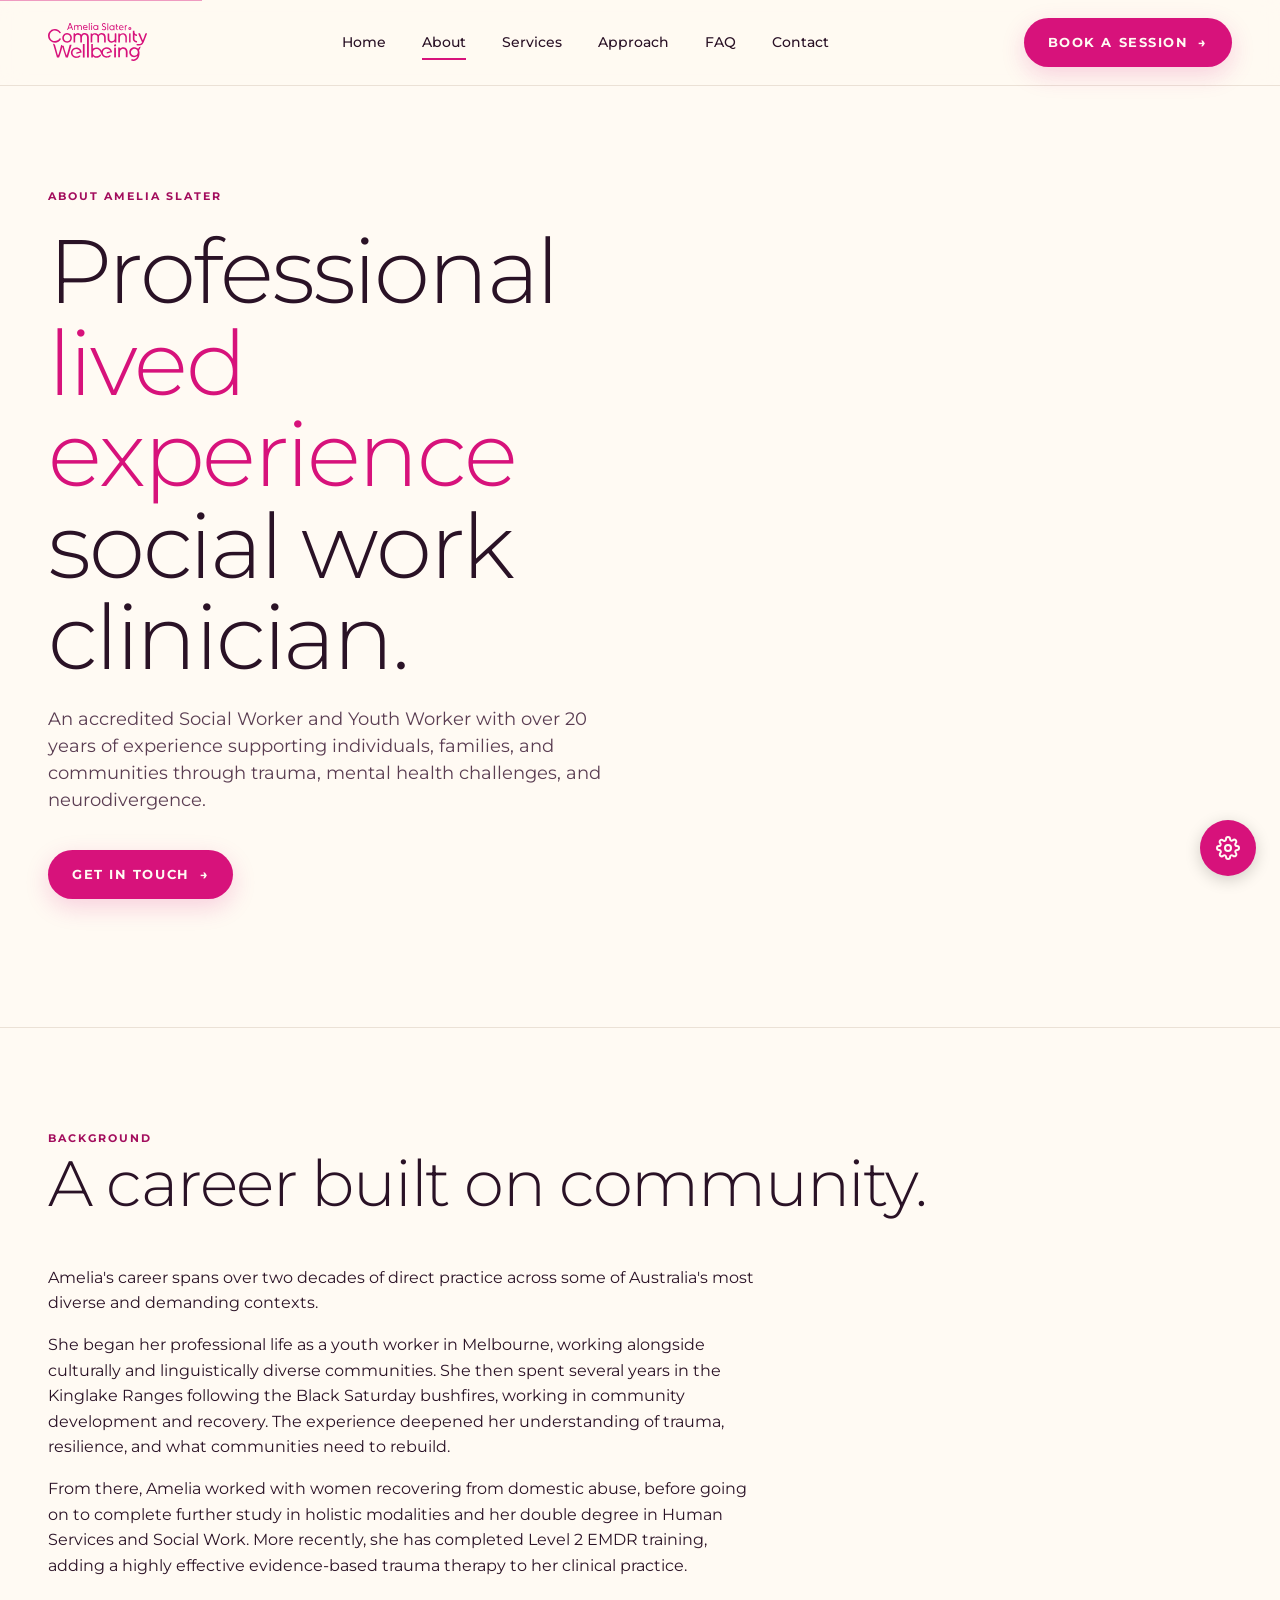
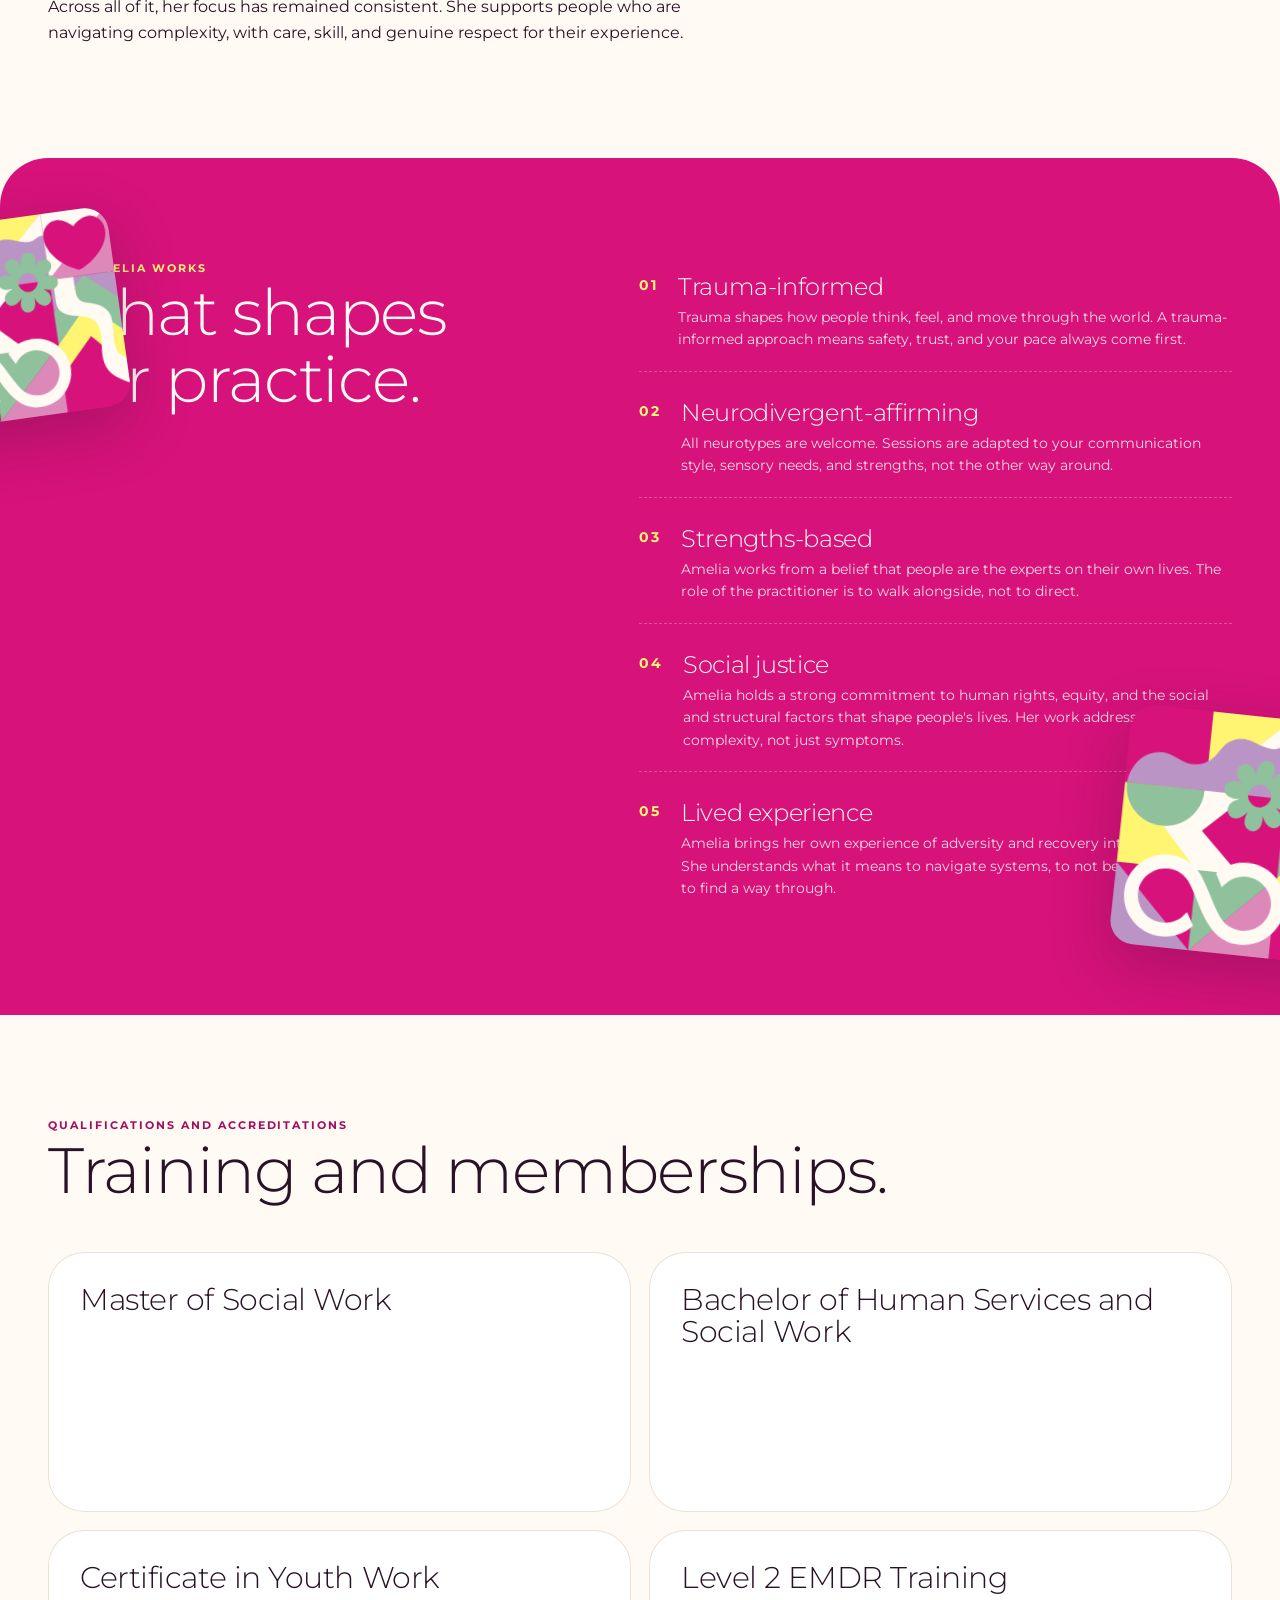
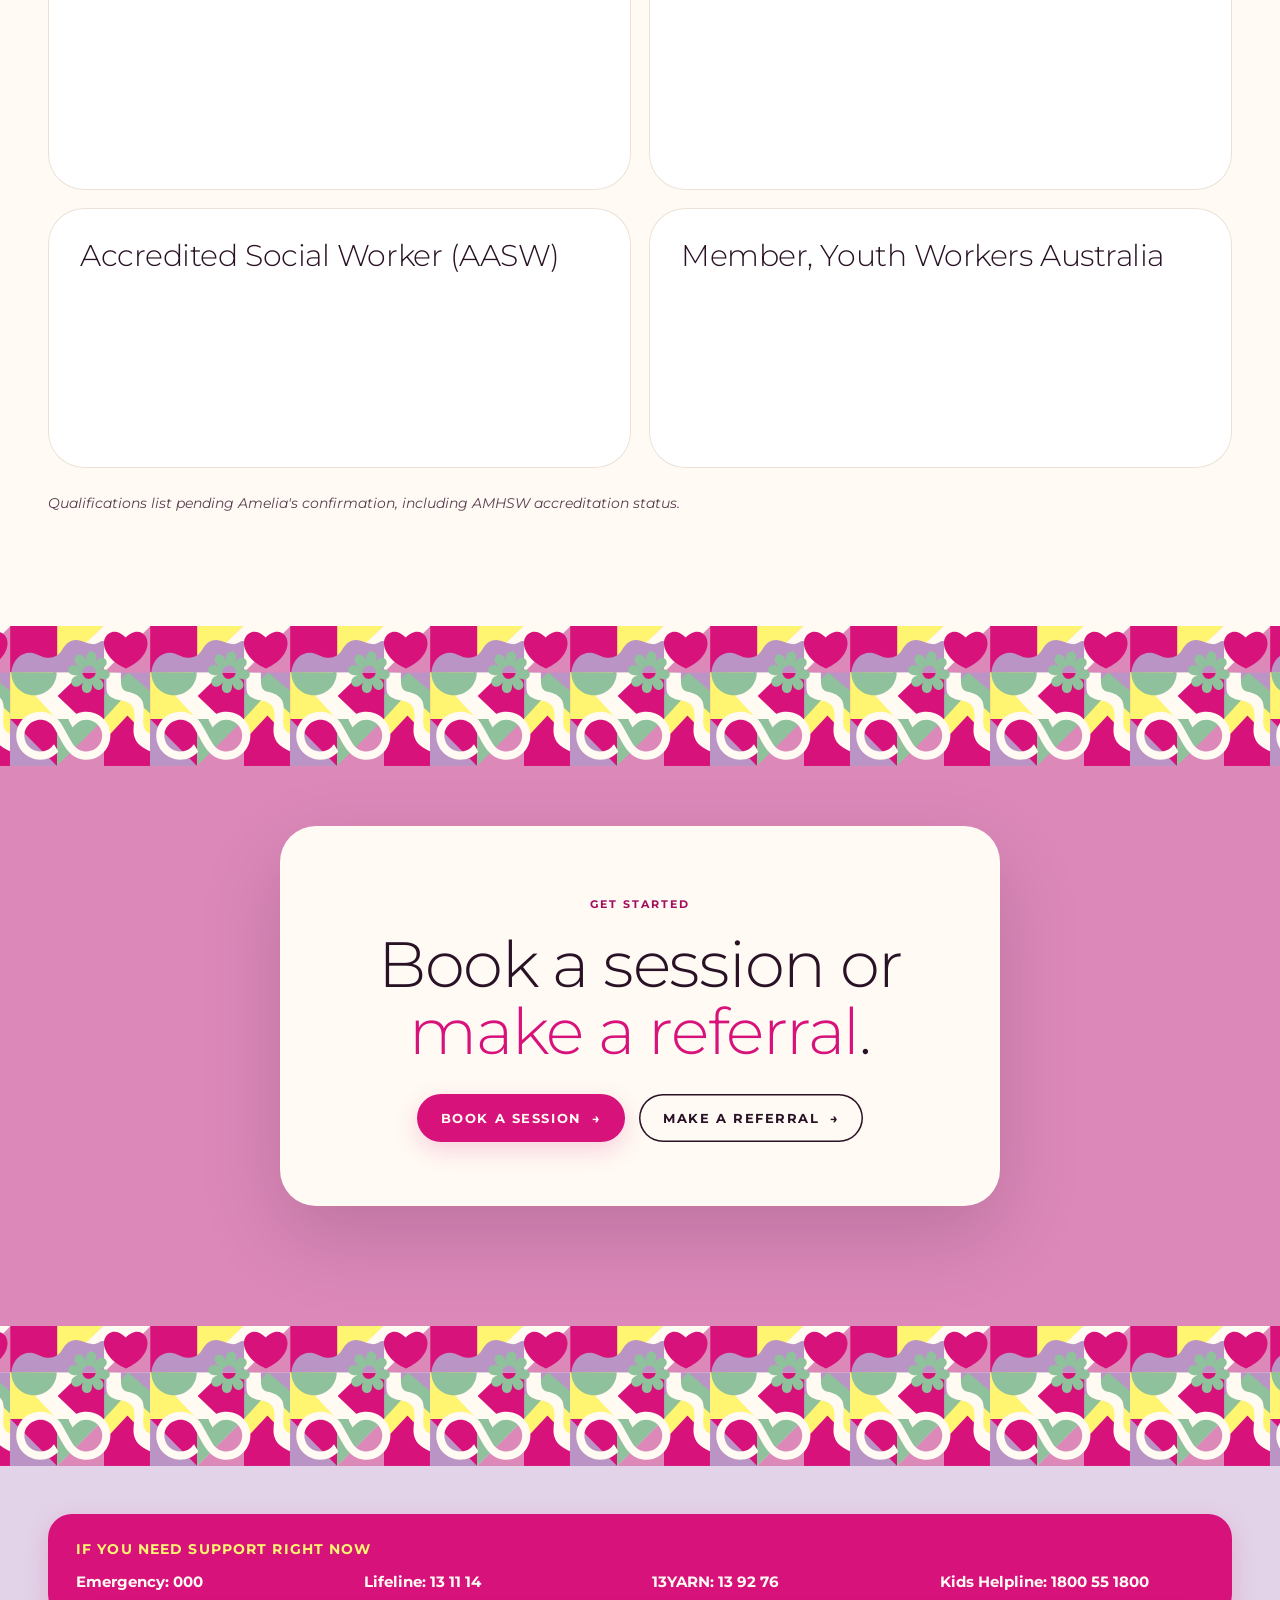
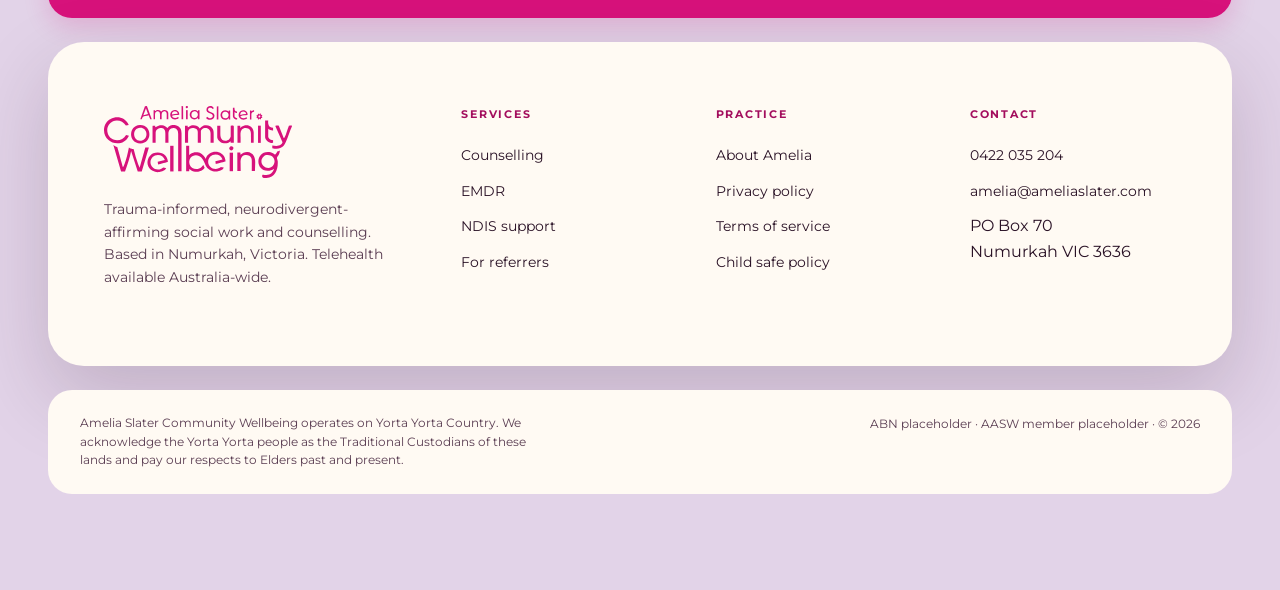
==== commit 6d22e760: "Add files via upload" ====
--- a/about.html
+++ b/about.html
@@ -23,10 +23,10 @@
         <a href="index.html#services">Services</a>
         <a href="index.html#approach">Approach</a>
         <a href="index.html#faq">FAQ</a>
-        <a href="index.html#contact">Contact</a>
+        <a href="contact.html">Contact</a>
       </nav>
       <div class="nav-cta">
-        <a href="index.html#contact" class="btn btn-primary">Book a session <span class="arr">&rarr;</span></a>
+        <a href="contact.html" class="btn btn-primary">Book a session <span class="arr">&rarr;</span></a>
       </div>
     </div>
   </header>
@@ -40,7 +40,7 @@
           <h1 class="h-display">Professional <em>lived experience</em> social work clinician.</h1>
           <p class="lede">An accredited Social Worker and Youth Worker with over 20 years of experience supporting individuals, families, and communities through trauma, mental health challenges, and neurodivergence.</p>
           <div class="hero-actions">
-            <a href="index.html#contact" class="btn btn-primary">Get in touch <span class="arr">&rarr;</span></a>
+            <a href="contact.html" class="btn btn-primary">Get in touch <span class="arr">&rarr;</span></a>
           </div>
         </div>
       </div>
--- a/styles.css
+++ b/styles.css
@@ -755,11 +755,12 @@
 
 /* ---------- Crisis block ---------- */
 .crisis-block {
-  background: var(--ascw-yellow);
-  color: var(--fg-1);
+  background: var(--ascw-pink);
+  color: var(--ascw-cream);
   padding: 24px 28px;
   border-radius: var(--radius-lg);
   margin-bottom: 24px;
+  box-shadow: var(--shadow-pink);
 }
 .crisis-block h2 {
   margin: 0 0 8px;
@@ -767,7 +768,7 @@
   font-weight: 700;
   letter-spacing: 0.08em;
   text-transform: uppercase;
-  color: var(--ascw-pink-deep);
+  color: var(--ascw-yellow);
 }
 .crisis-block ul {
   list-style: none;
@@ -778,11 +779,11 @@
   gap: 0.5rem 1.5rem;
 }
 .crisis-block a {
-  color: var(--fg-1);
+  color: var(--ascw-cream);
   font-weight: 700;
   font-size: 0.9375rem;
 }
-.crisis-block a:hover { color: var(--ascw-pink-deep); }
+.crisis-block a:hover { color: var(--ascw-yellow); }
 
 /* ---------- AuDHD controls ---------- */
 .controls-toggle {
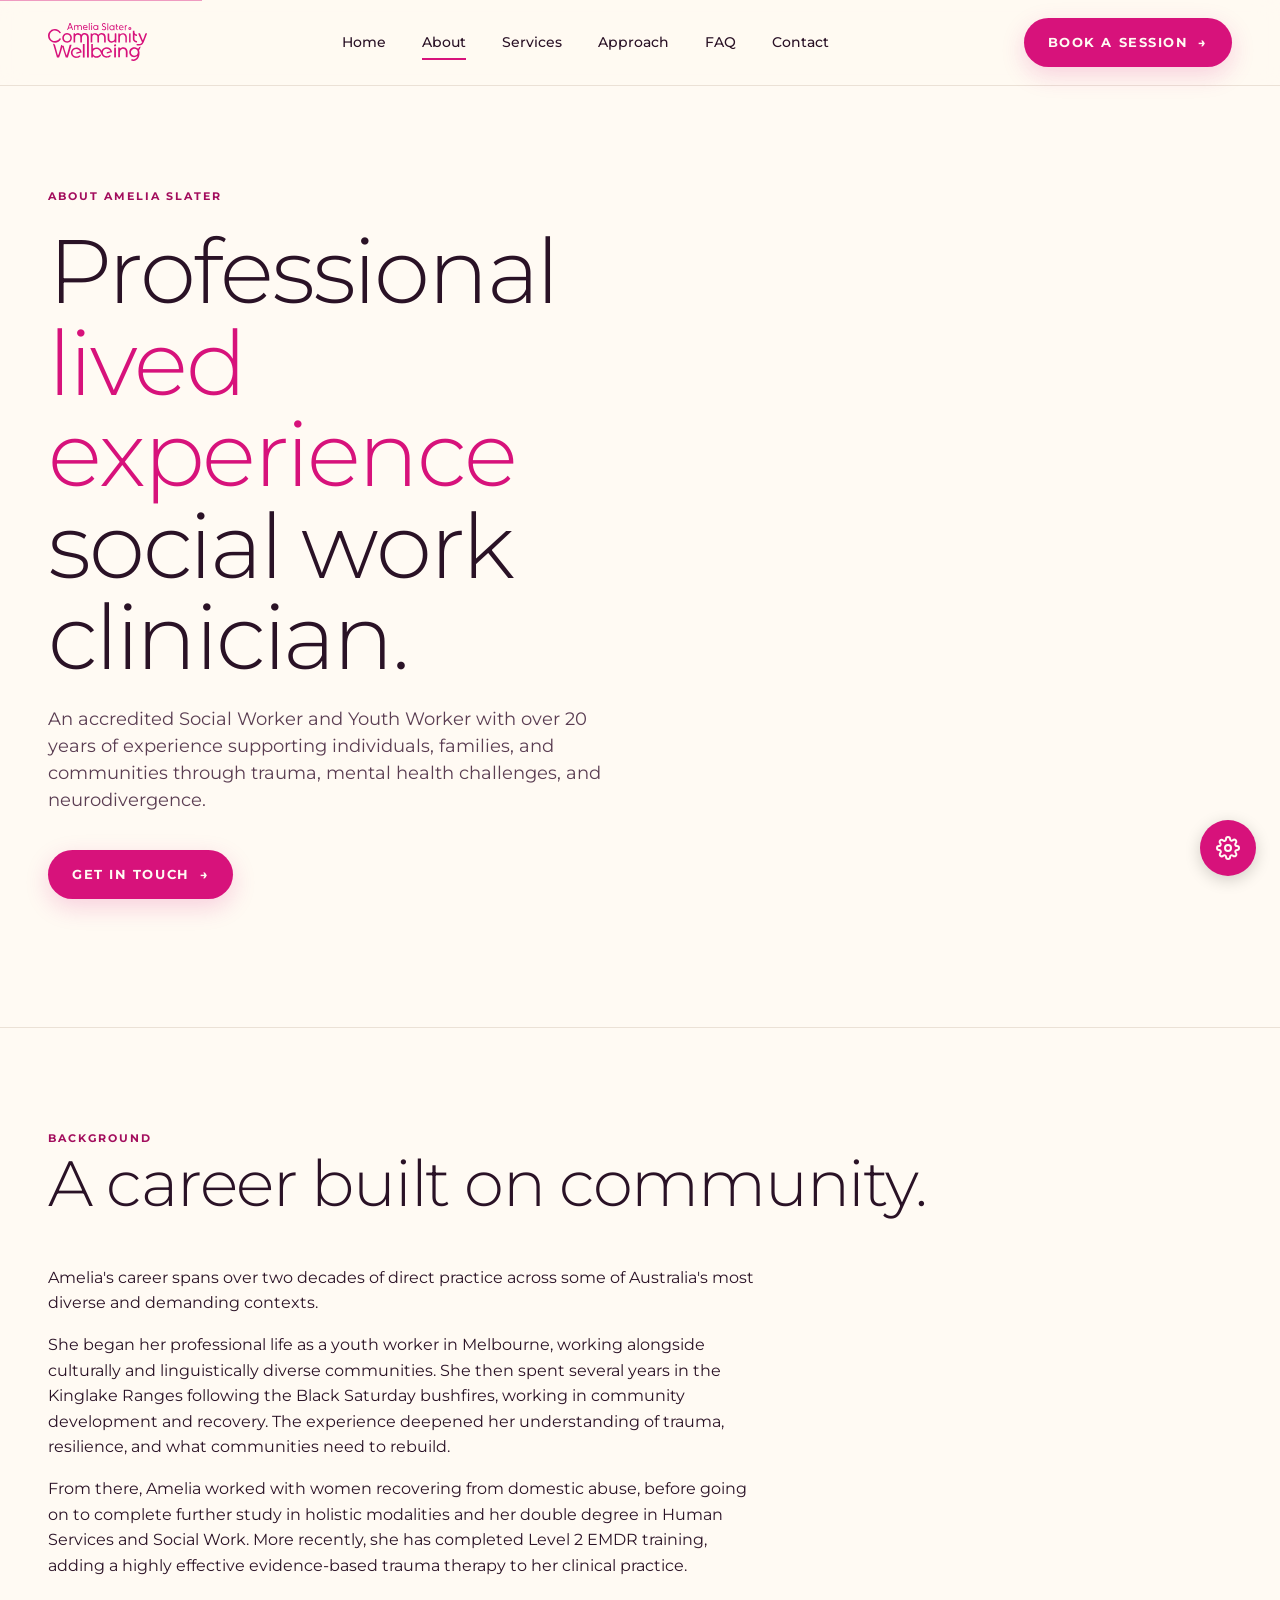
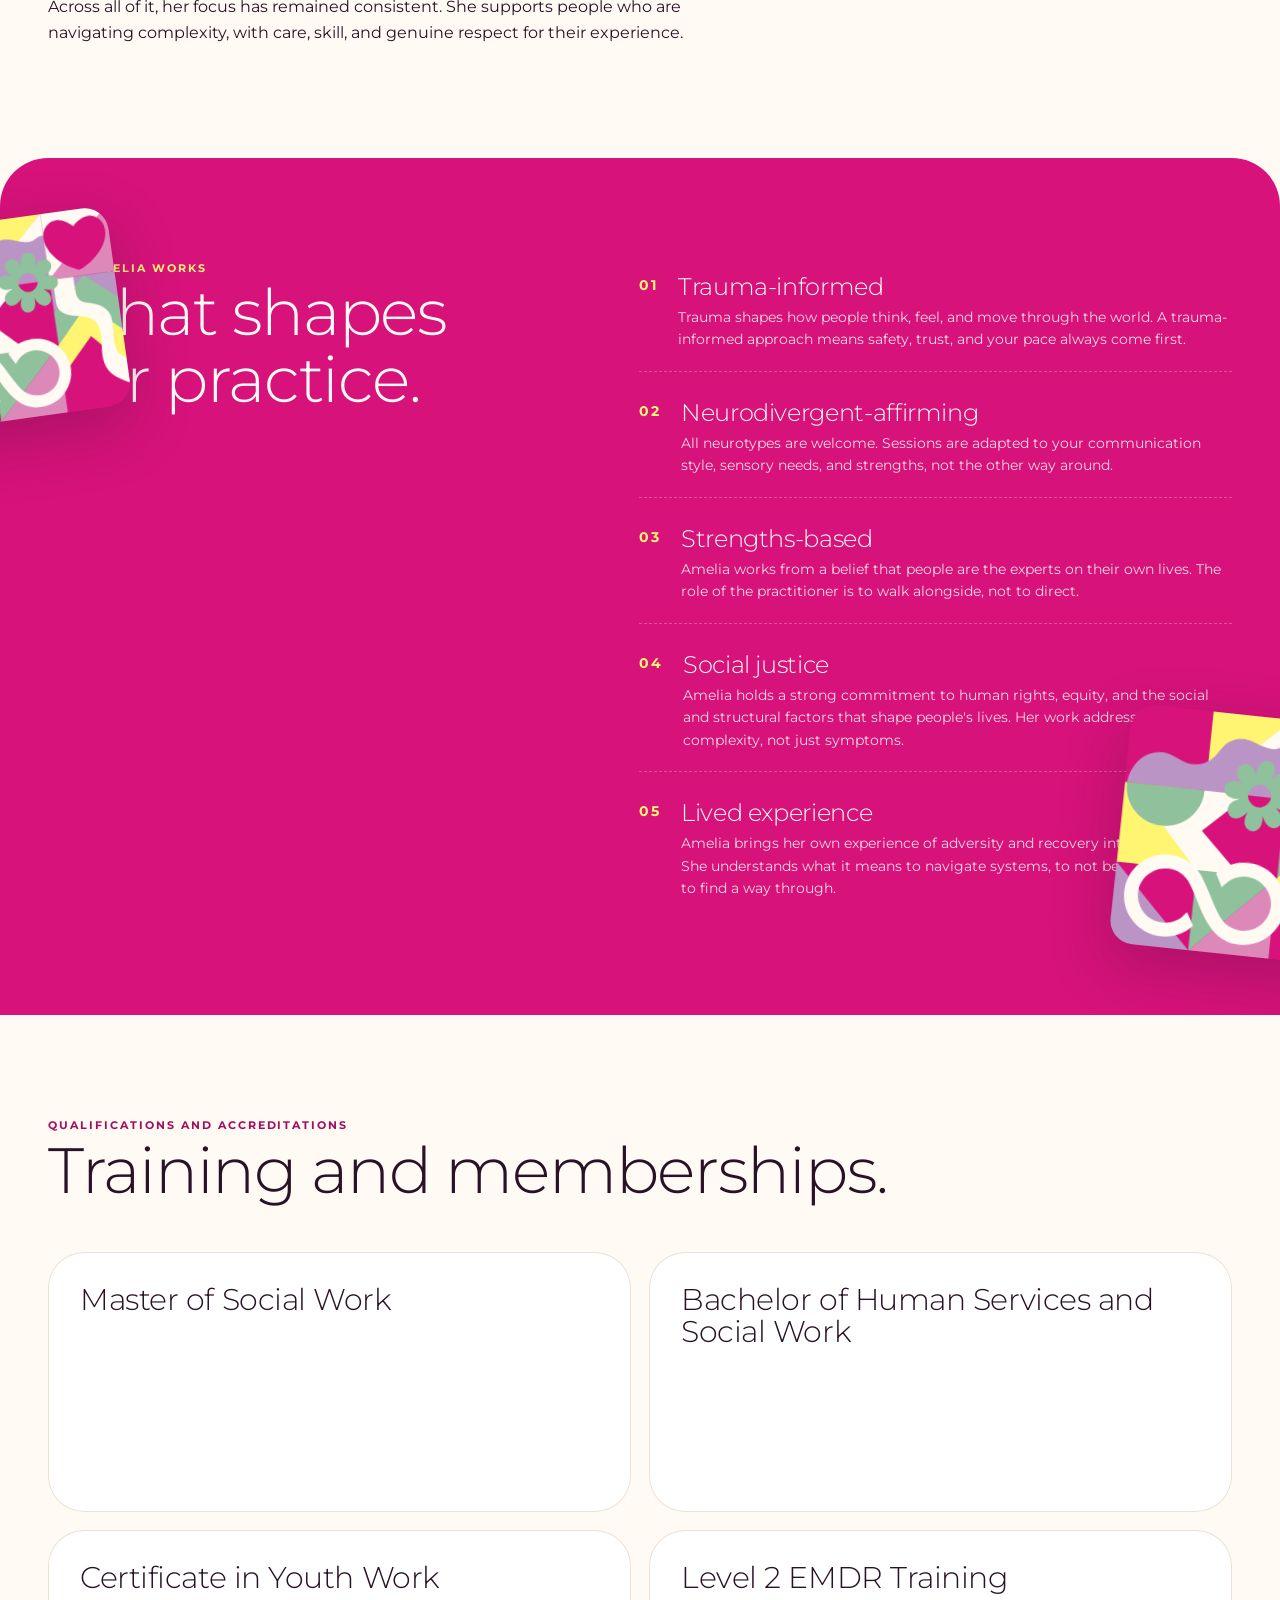
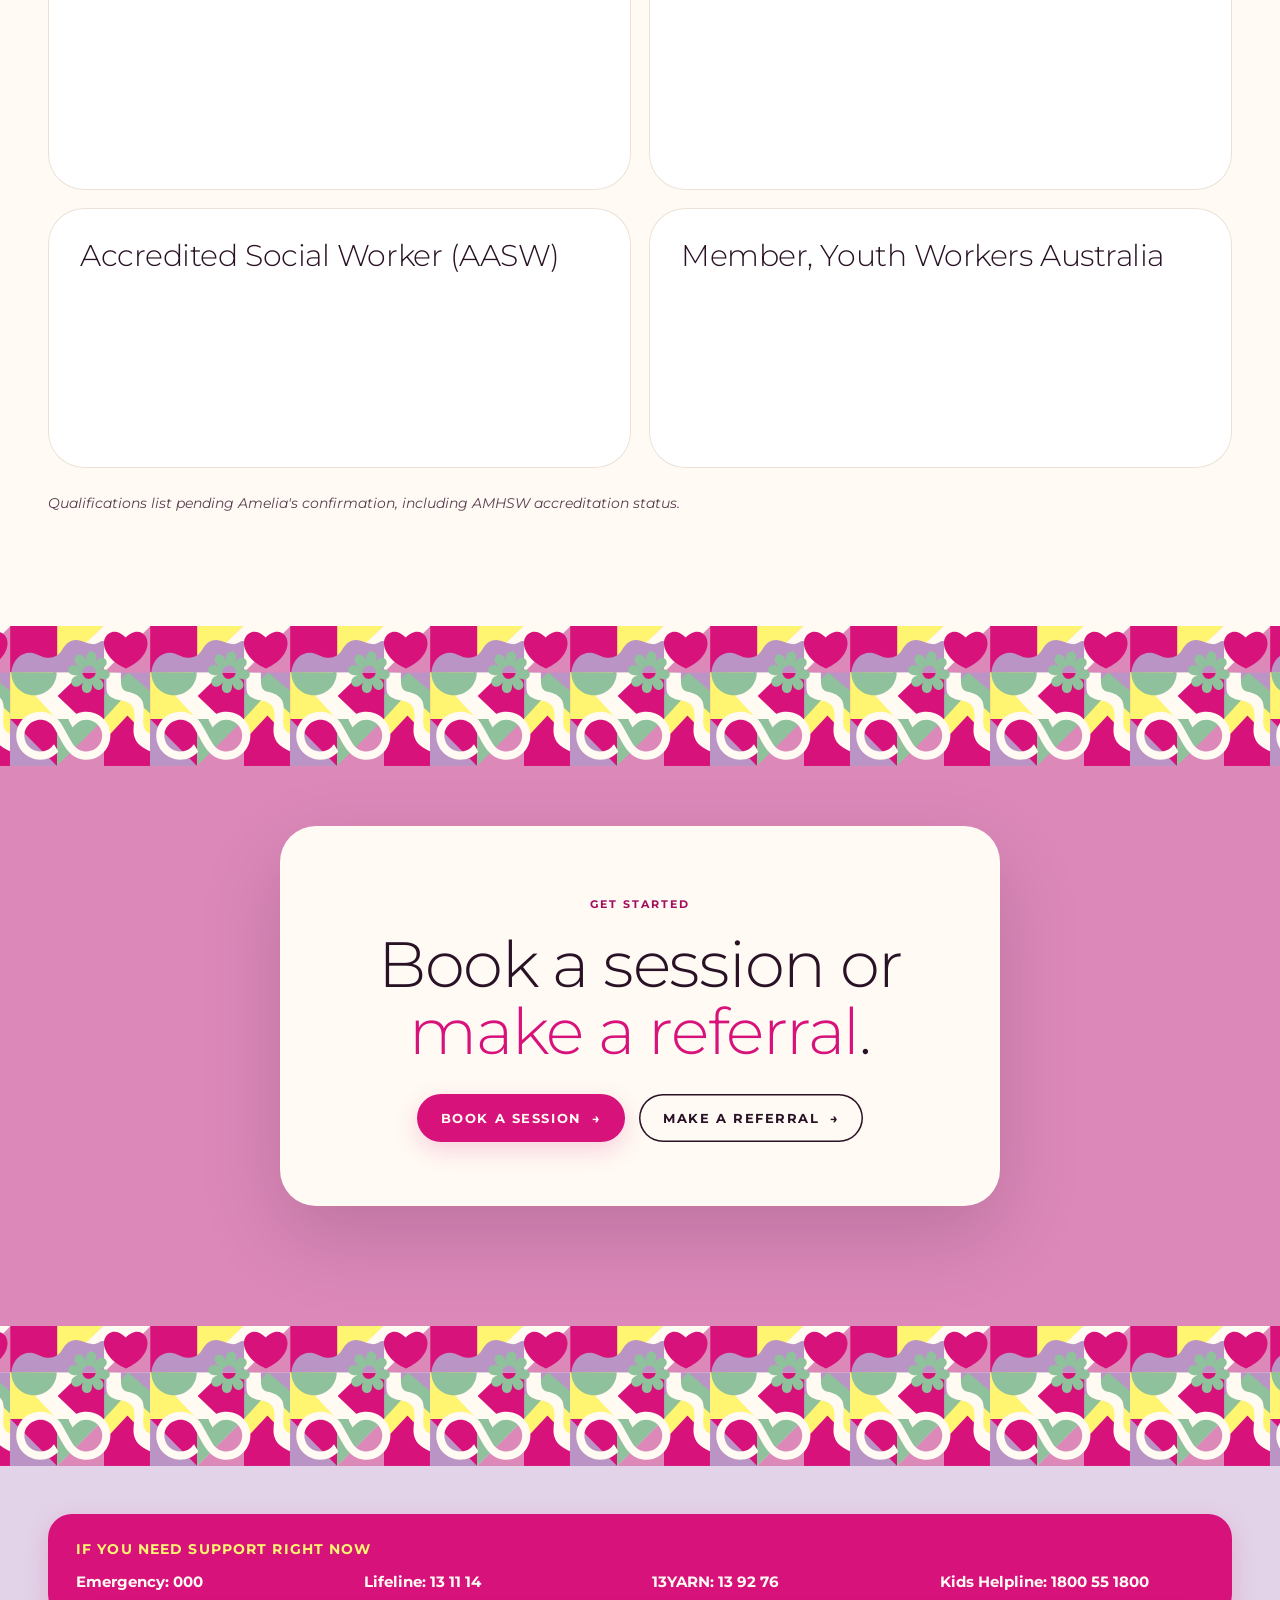
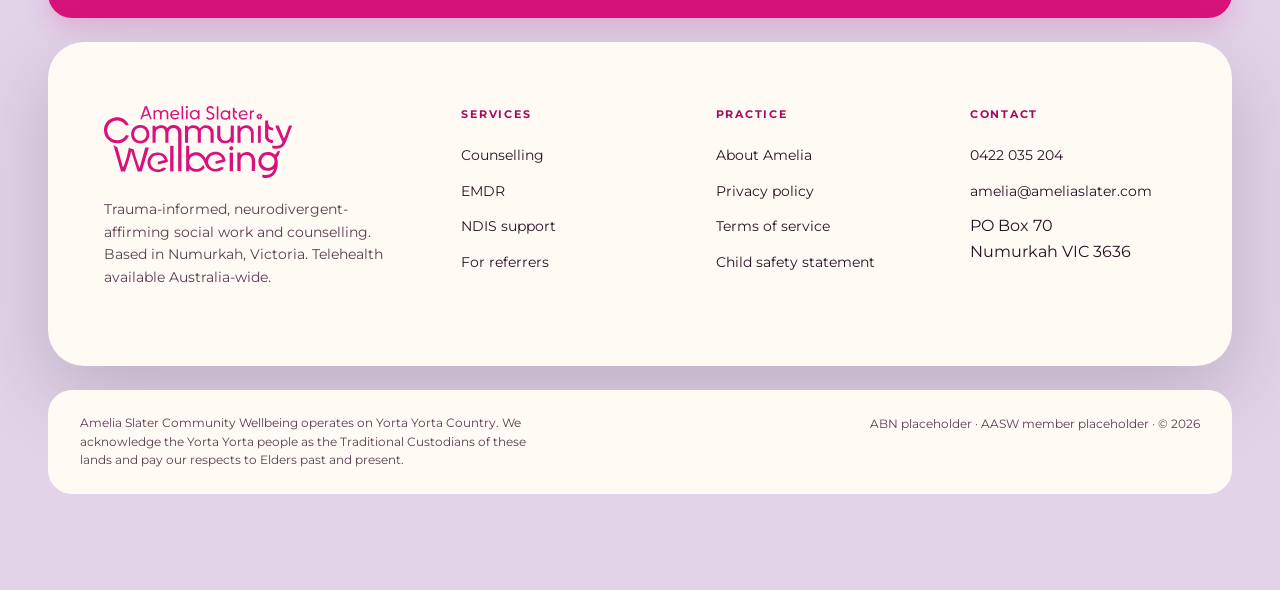
==== commit 94aecca9: "Add files via upload" ====
--- a/about.html
+++ b/about.html
@@ -151,7 +151,7 @@
         <h2 class="h-section">Book a session or <em>make a referral</em>.</h2>
         <div class="actions">
           <a href="#" class="btn btn-primary">Book a session <span class="arr">&rarr;</span></a>
-          <a href="#" class="btn btn-ghost">Make a referral <span class="arr">&rarr;</span></a>
+          <a href="referral.html" class="btn btn-ghost">Make a referral <span class="arr">&rarr;</span></a>
         </div>
       </div>
     </section>
@@ -189,9 +189,9 @@
           <h5>Practice</h5>
           <ul>
             <li><a href="about.html">About Amelia</a></li>
-            <li><a href="#">Privacy policy</a></li>
-            <li><a href="#">Terms of service</a></li>
-            <li><a href="#">Child safe policy</a></li>
+            <li><a href="privacy.html">Privacy policy</a></li>
+            <li><a href="terms.html">Terms of service</a></li>
+            <li><a href="child-safety.html">Child safety statement</a></li>
           </ul>
         </div>
         <div class="foot-col">
